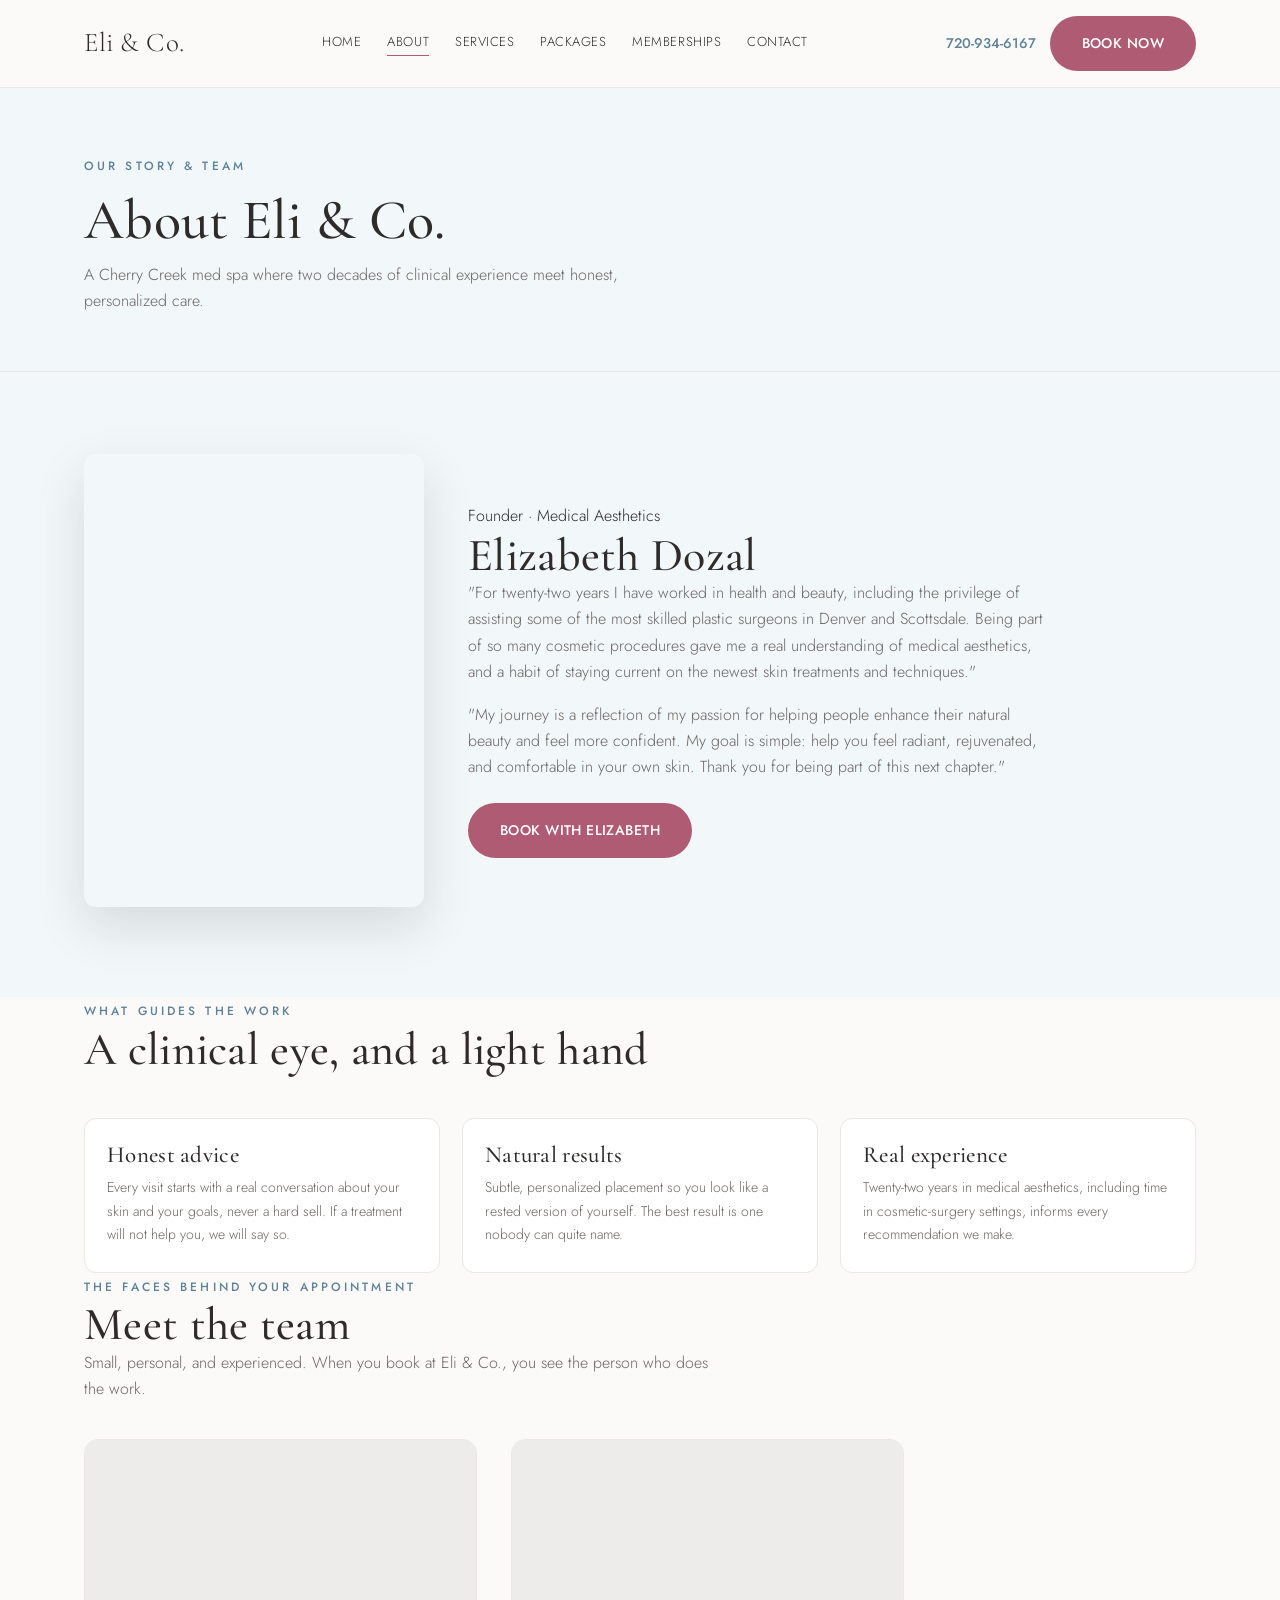
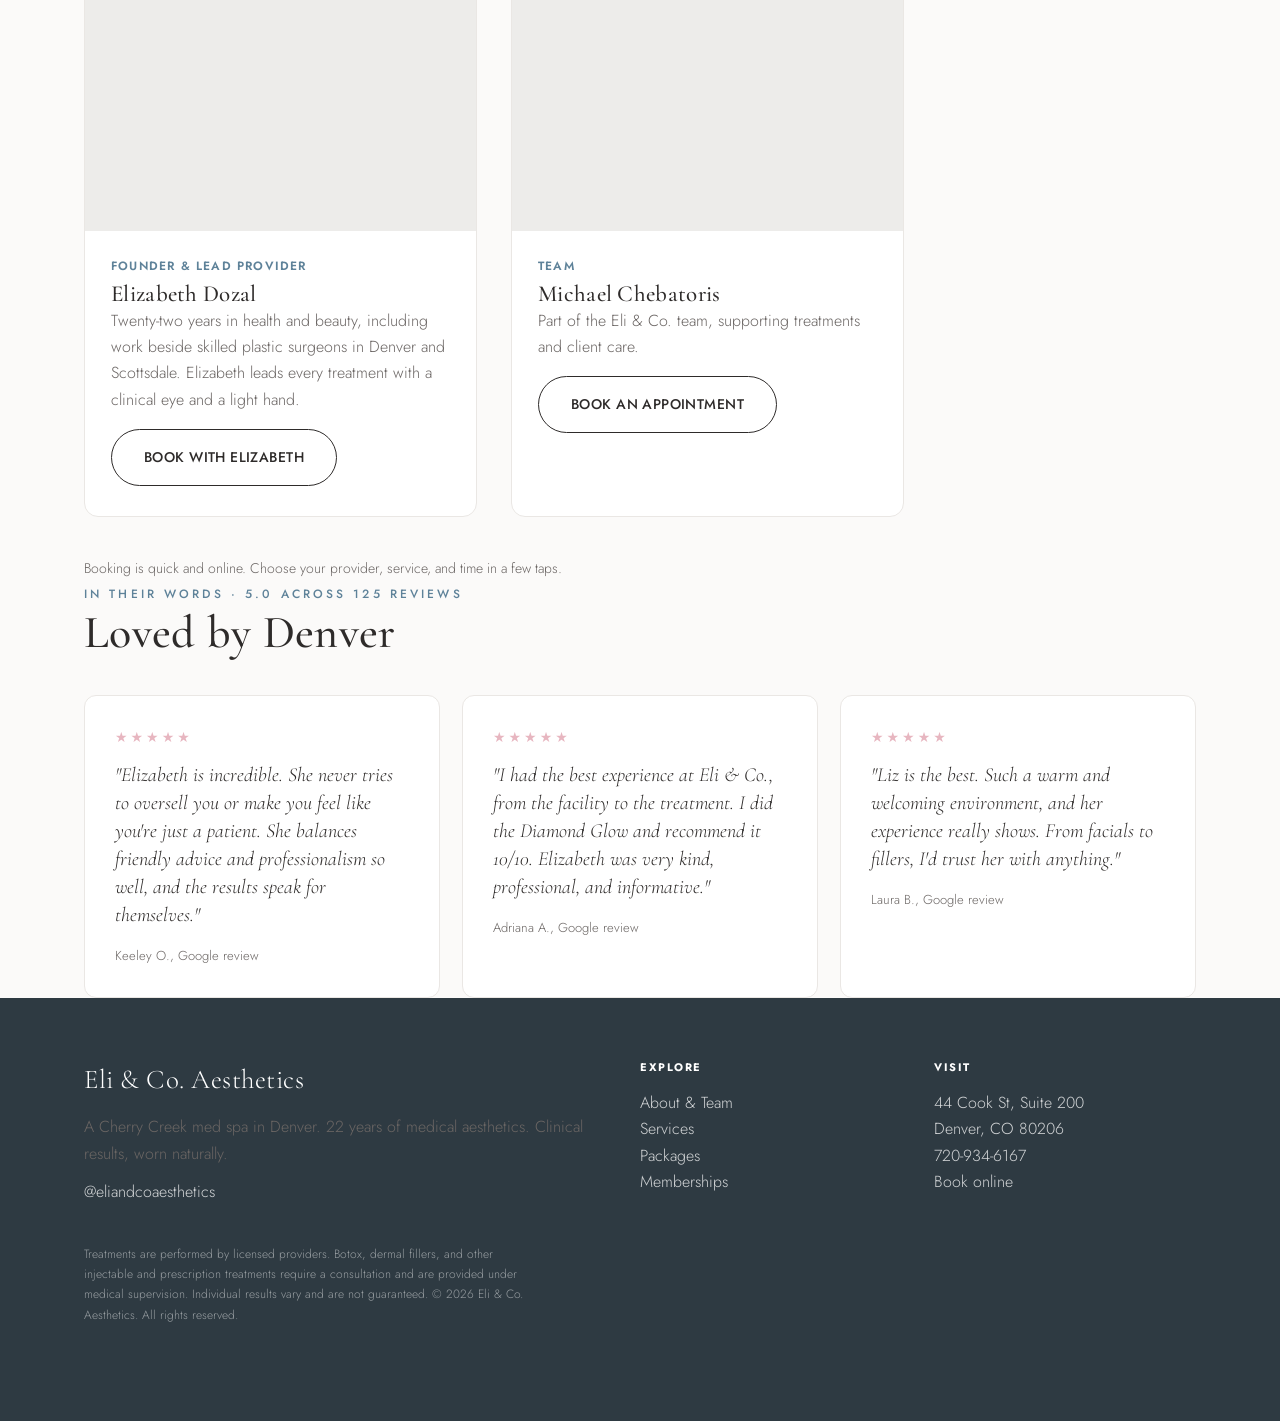
==== about.html @ 5f683bed "Merge Team into About page Combine the About and Team pages into a single About & Team page (founder" ====
<!DOCTYPE html>
<html lang="en">
<head>
<meta charset="UTF-8">
<meta name="viewport" content="width=device-width, initial-scale=1">
<title>About &amp; Team | Eli &amp; Co. Aesthetics, Denver</title>
<meta name="description" content="Meet Elizabeth Dozal and the team behind Eli & Co. Aesthetics in Cherry Creek, Denver. 22 years in medical aesthetics, including work beside plastic surgeons in Denver and Scottsdale. Rated 5.0 across 125 reviews.">
<link rel="preconnect" href="https://fonts.googleapis.com">
<link rel="preconnect" href="https://fonts.gstatic.com" crossorigin>
<link href="https://fonts.googleapis.com/css2?family=Cormorant+Garamond:wght@500;600&family=Jost:wght@300;400;500;600&display=swap" rel="stylesheet">
<link rel="stylesheet" href="styles.css">
</head>
<body>

<header>
  <div class="nav">
    <a class="logo" href="index.html">Eli &amp; Co.</a>
    <nav class="nav-links">
      <a href="index.html">Home</a>
      <a href="about.html" class="active">About</a>
      <a href="services.html">Services</a>
      <a href="packages.html">Packages</a>
      <a href="memberships.html">Memberships</a>
      <a href="contact.html">Contact</a>
    </nav>
    <div class="nav-cta">
      <a class="nav-phone" href="tel:7209346167">720-934-6167</a>
      <a class="btn" href="https://eliandco.glossgenius.com/book">Book now</a>
    </div>
  </div>
</header>

<div class="banner">
  <div class="wrap">
    <span class="eyebrow">Our story &amp; team</span>
    <h1>About Eli &amp; Co.</h1>
    <p>A Cherry Creek med spa where two decades of clinical experience meet honest, personalized care.</p>
  </div>
</div>

<section class="providers" style="padding-top:70px">
  <div class="wrap">
    <div class="prov-grid">
      <div class="prov"><div class="photo" role="img" aria-label="Elizabeth Dozal, founder of Eli & Co. Aesthetics" style="background-image:url('https://static.glossgenius.com/public/user/cad4db8eb97e4b6217426e4865df30348715fa6d/avatar/b46b44d9bea85fd88074a0e9d4646846.jpeg')"></div></div>
      <div>
        <div class="cred">Founder · Medical Aesthetics</div>
        <h2>Elizabeth Dozal</h2>
        <p>"For twenty-two years I have worked in health and beauty, including the privilege of assisting some of the most skilled plastic surgeons in Denver and Scottsdale. Being part of so many cosmetic procedures gave me a real understanding of medical aesthetics, and a habit of staying current on the newest skin treatments and techniques."</p>
        <p style="margin-top:16px">"My journey is a reflection of my passion for helping people enhance their natural beauty and feel more confident. My goal is simple: help you feel radiant, rejuvenated, and comfortable in your own skin. Thank you for being part of this next chapter."</p>
        <p style="margin-top:22px"><a class="btn" href="https://eliandco.glossgenius.com/book">Book with Elizabeth</a></p>
      </div>
    </div>
  </div>
</section>

<section class="wrap">
  <span class="eyebrow">What guides the work</span>
  <h2>A clinical eye, and a light hand</h2>
  <div class="grid" style="grid-template-columns:repeat(3,1fr)">
    <div class="card"><div class="body"><h3>Honest advice</h3><p>Every visit starts with a real conversation about your skin and your goals, never a hard sell. If a treatment will not help you, we will say so.</p></div></div>
    <div class="card"><div class="body"><h3>Natural results</h3><p>Subtle, personalized placement so you look like a rested version of yourself. The best result is one nobody can quite name.</p></div></div>
    <div class="card"><div class="body"><h3>Real experience</h3><p>Twenty-two years in medical aesthetics, including time in cosmetic-surgery settings, informs every recommendation we make.</p></div></div>
  </div>
</section>

<!-- TEAM -->
<section class="wrap" id="team">
  <span class="eyebrow">The faces behind your appointment</span>
  <h2>Meet the team</h2>
  <p style="max-width:640px;margin-bottom:36px">Small, personal, and experienced. When you book at Eli &amp; Co., you see the person who does the work.</p>
  <div class="team-grid">
    <div class="member-card">
      <div class="ph" role="img" aria-label="Elizabeth Dozal" style="background-image:url('https://static.glossgenius.com/public/user/cad4db8eb97e4b6217426e4865df30348715fa6d/avatar/b46b44d9bea85fd88074a0e9d4646846.jpeg')"></div>
      <div class="info">
        <div class="cred">Founder &amp; Lead Provider</div>
        <h3>Elizabeth Dozal</h3>
        <p>Twenty-two years in health and beauty, including work beside skilled plastic surgeons in Denver and Scottsdale. Elizabeth leads every treatment with a clinical eye and a light hand.</p>
        <p style="margin-top:16px"><a class="btn btn-ghost" href="https://eliandco.glossgenius.com/book">Book with Elizabeth</a></p>
      </div>
    </div>
    <div class="member-card">
      <div class="ph" role="img" aria-label="Michael Chebatoris"></div>
      <div class="info">
        <div class="cred">Team</div>
        <h3>Michael Chebatoris</h3>
        <p>Part of the Eli &amp; Co. team, supporting treatments and client care.</p>
        <p style="margin-top:16px"><a class="btn btn-ghost" href="https://eliandco.glossgenius.com/book">Book an appointment</a></p>
      </div>
    </div>
  </div>
  <p style="margin-top:40px;font-size:14px;color:var(--muted)">Booking is quick and online. Choose your provider, service, and time in a few taps.</p>
</section>

<section class="wrap">
  <span class="eyebrow">In their words · 5.0 across 125 reviews</span>
  <h2>Loved by Denver</h2>
  <div class="quotes">
    <div class="quote"><div class="stars">★★★★★</div><p>"Elizabeth is incredible. She never tries to oversell you or make you feel like you're just a patient. She balances friendly advice and professionalism so well, and the results speak for themselves."</p><div class="who">Keeley O., Google review</div></div>
    <div class="quote"><div class="stars">★★★★★</div><p>"I had the best experience at Eli &amp; Co., from the facility to the treatment. I did the Diamond Glow and recommend it 10/10. Elizabeth was very kind, professional, and informative."</p><div class="who">Adriana A., Google review</div></div>
    <div class="quote"><div class="stars">★★★★★</div><p>"Liz is the best. Such a warm and welcoming environment, and her experience really shows. From facials to fillers, I'd trust her with anything."</p><div class="who">Laura B., Google review</div></div>
  </div>
</section>

<footer>
  <div class="wrap">
    <div class="fcols">
      <div>
        <div class="logo" style="color:#fff">Eli &amp; Co. Aesthetics</div>
        <p style="margin-top:12px">A Cherry Creek med spa in Denver. 22 years of medical aesthetics. Clinical results, worn naturally.</p>
        <p style="margin-top:12px"><a href="https://www.instagram.com/eliandcoaesthetics">@eliandcoaesthetics</a></p>
      </div>
      <div><h4>Explore</h4><a href="about.html">About &amp; Team</a><br><a href="services.html">Services</a><br><a href="packages.html">Packages</a><br><a href="memberships.html">Memberships</a></div>
      <div><h4>Visit</h4>44 Cook St, Suite 200<br>Denver, CO 80206<br><a href="tel:7209346167">720-934-6167</a><br><a href="https://eliandco.glossgenius.com/book">Book online</a></div>
    </div>
    <p class="legal">
      Treatments are performed by licensed providers. Botox, dermal fillers, and other injectable and prescription treatments require a consultation and are provided under medical supervision.
      Individual results vary and are not guaranteed.
      © 2026 Eli &amp; Co. Aesthetics. All rights reserved.
    </p>
  </div>
</footer>

<div class="bookbar">
  <a class="call" href="tel:7209346167">Call</a>
  <a class="book" href="https://eliandco.glossgenius.com/book">Book</a>
</div>

</body>
</html>
---- styles.css ----
/* ===== Eli & Co. Aesthetics — shared design system ===== */
:root{
  --bg:#FBFAF9;
  --surface:#FFFFFF;
  --ink:#2E2B2A;
  --muted:#6B6664;
  --line:#EAE7E4;
  --grey:#EDECEA;
  --pink:#E7B6C0;
  --pink-tint:#FBF3F5;
  --accent:#B05B74;
  --blue:#CBDCE6;
  --blue-tint:#F2F7F9;
  --blue-deep:#5E8299;
  --ground:#2E3A42;
  --serif:'Cormorant Garamond',Georgia,serif;
  --sans:'Jost',system-ui,-apple-system,Arial,sans-serif;
  --max:1160px;
}
*{box-sizing:border-box;margin:0;padding:0}
html{scroll-behavior:smooth}
body{font-family:var(--sans);color:var(--ink);background:var(--bg);line-height:1.65;font-weight:300;-webkit-font-smoothing:antialiased}
h1,h2,h3{font-family:var(--serif);font-weight:500;line-height:1.1;letter-spacing:.3px}
h1{font-size:clamp(42px,6.4vw,68px)}
h2{font-size:clamp(30px,4.2vw,46px)}
h3{font-size:23px}
p{color:var(--muted);max-width:64ch}
a{color:inherit;text-decoration:none}
.wrap{max-width:var(--max);margin:0 auto;padding:0 24px}
.eyebrow{font-size:12px;letter-spacing:.26em;text-transform:uppercase;color:var(--blue-deep);font-weight:500}
.btn{display:inline-block;background:var(--accent);color:#fff;padding:16px 32px;border-radius:40px;font-weight:500;letter-spacing:.03em;font-size:14px;text-transform:uppercase;transition:filter .2s,transform .2s;cursor:pointer;border:0}
.btn:hover{filter:brightness(1.07);transform:translateY(-1px)}
.btn-ghost{background:transparent;border:1px solid var(--ink);color:var(--ink)}
section{padding:90px 0}
.center{text-align:center}
.lead{font-size:18px;max-width:70ch}

/* ---- Header ---- */
header{position:sticky;top:0;z-index:50;background:rgba(251,250,249,.92);backdrop-filter:blur(10px);border-bottom:1px solid var(--line)}
.nav{display:flex;align-items:center;justify-content:space-between;padding:16px 24px;max-width:var(--max);margin:0 auto}
.logo{font-family:var(--serif);font-size:27px;letter-spacing:.5px}
.nav-links{display:flex;gap:26px;font-size:13px;letter-spacing:.04em;text-transform:uppercase}
.nav-links a{color:var(--ink);padding-bottom:2px}
.nav-links a.active{border-bottom:1.5px solid var(--accent)}
.nav-cta{display:flex;gap:14px;align-items:center}
.nav-phone{font-size:14px;color:var(--blue-deep);font-weight:500}
@media(max-width:980px){.nav-links{display:none}.nav-phone{display:none}}

/* ---- Page banner (subpages) ---- */
.banner{background:var(--blue-tint);padding:64px 0 56px;border-bottom:1px solid var(--line)}
.banner h1{font-size:clamp(38px,5.2vw,56px);margin:12px 0 10px}
.banner p{max-width:60ch}

/* ---- Hero (home) ---- */
.hero{padding:0}
.hero-grid{display:grid;grid-template-columns:1.02fr .98fr;min-height:min(82vh,720px)}
.hero-copy{display:flex;flex-direction:column;justify-content:center;padding:64px 24px 64px max(24px,calc((100vw - var(--max))/2 + 24px));background:var(--surface)}
.hero-copy h1{margin:16px 0 20px}
.hero-copy .proof{font-size:17px;color:var(--ink);margin-bottom:30px;font-weight:300}
.hero-cta{display:flex;gap:14px;flex-wrap:wrap}
.hero-media{background-image:url('https://static.glossgenius.com/public/salon/f2cbe6f654491d42d3233162bb1e9f68e62f4ba9/website_cover_image/306e8db8cefa79e73a8473f86044be1e.jpeg');background-size:cover;background-position:center;position:relative}
.hero-media::after{content:"";position:absolute;inset:0;background:linear-gradient(120deg,rgba(231,182,192,.12),rgba(203,220,230,.12))}
@media(max-width:880px){.hero-grid{grid-template-columns:1fr}.hero-media{min-height:320px;order:-1}}

/* ---- Trust strip ---- */
.trust{background:var(--ground);color:#fff;padding:28px 0}
.trust .row{display:flex;justify-content:center;gap:52px;flex-wrap:wrap;align-items:center;text-align:center}
.trust .stat{font-size:13px;letter-spacing:.04em;color:rgba(255,255,255,.75)}
.trust .stat b{font-family:var(--serif);font-size:27px;display:block;color:#fff;font-weight:500;margin-bottom:2px}

/* ---- Card grid ---- */
.grid{display:grid;grid-template-columns:repeat(4,1fr);gap:22px;margin-top:44px}
@media(max-width:900px){.grid{grid-template-columns:repeat(2,1fr)}}
@media(max-width:520px){.grid{grid-template-columns:1fr}}
.card{background:var(--surface);border:1px solid var(--line);border-radius:12px;overflow:hidden;transition:transform .22s,box-shadow .22s;display:block}
.card:hover{transform:translateY(-5px);box-shadow:0 22px 46px rgba(94,130,153,.14)}
.card .thumb{aspect-ratio:4/3;background-size:cover;background-position:center}
.card .body{padding:24px 22px 26px}
.card h3{margin-bottom:8px}
.card p{font-size:14px}
.card .more{color:var(--accent);font-size:12px;font-weight:600;letter-spacing:.04em;text-transform:uppercase;margin-top:14px;display:inline-block}

/* ---- Split feature ---- */
.split{display:grid;grid-template-columns:1fr 1fr;gap:0;align-items:stretch;background:var(--surface);border-radius:16px;overflow:hidden;border:1px solid var(--line)}
@media(max-width:820px){.split{grid-template-columns:1fr}}
.split .media{background-size:cover;background-position:center;min-height:420px}
.split .text{padding:56px 48px;display:flex;flex-direction:column;justify-content:center}
@media(max-width:820px){.split .text{padding:40px 28px}}

/* ---- Provider ---- */
.providers{background:var(--blue-tint)}
.prov-grid{display:grid;grid-template-columns:340px 1fr;gap:44px;margin-top:12px;align-items:center}
@media(max-width:820px){.prov-grid{grid-template-columns:1fr}}
.prov .photo{aspect-ratio:3/4;background-size:cover;background-position:center;border-radius:12px;box-shadow:0 20px 50px rgba(46,58,66,.14)}
.prov .cred{color:var(--blue-deep);font-size:12px;letter-spacing:.1em;text-transform:uppercase;font-weight:600;margin-bottom:8px}
.prov h2{margin-bottom:16px}

/* ---- Team ---- */
.team-grid{display:grid;grid-template-columns:repeat(2,1fr);gap:34px;margin-top:12px;max-width:820px}
@media(max-width:720px){.team-grid{grid-template-columns:1fr}}
.member-card{background:var(--surface);border:1px solid var(--line);border-radius:14px;overflow:hidden}
.member-card .ph{aspect-ratio:1/1;background:var(--grey);background-size:cover;background-position:center}
.member-card .info{padding:26px 26px 30px}
.member-card .cred{color:var(--blue-deep);font-size:12px;letter-spacing:.1em;text-transform:uppercase;font-weight:600;margin-bottom:6px}

/* ---- Gallery ---- */
.gal{display:grid;grid-template-columns:repeat(4,1fr);gap:14px;margin-top:38px}
@media(max-width:820px){.gal{grid-template-columns:repeat(2,1fr)}}
.gal .item{aspect-ratio:1/1;background-size:cover;background-position:center;border-radius:10px}

/* ---- Service menu ---- */
.svc-nav{display:flex;flex-wrap:wrap;gap:10px;margin-top:26px}
.svc-nav a{font-size:12.5px;letter-spacing:.04em;text-transform:uppercase;color:var(--ink);border:1px solid var(--line);background:var(--surface);padding:9px 16px;border-radius:40px}
.svc-nav a:hover{border-color:var(--accent);color:var(--accent)}
.svc-cat{margin-top:56px}
.svc-cat > h2{padding-bottom:12px;border-bottom:2px solid var(--pink);margin-bottom:8px}
.svc-list{display:grid;grid-template-columns:1fr 1fr;gap:0 56px}
@media(max-width:820px){.svc-list{grid-template-columns:1fr}}
.svc{display:flex;justify-content:space-between;gap:18px;padding:18px 0;border-bottom:1px solid var(--line);align-items:flex-start}
.svc .l{max-width:46ch}
.svc .name{font-size:16px;color:var(--ink);font-weight:400}
.svc .desc{font-size:13px;color:var(--muted);margin-top:4px;line-height:1.55}
.svc .meta{text-align:right;white-space:nowrap}
.svc .price{font-size:15px;color:var(--blue-deep);font-weight:600}
.svc .dur{display:block;font-size:12px;color:var(--muted);margin-top:2px}

/* ---- Price/pkg cards ---- */
.pkg-grid{display:grid;grid-template-columns:repeat(3,1fr);gap:22px;margin-top:40px}
@media(max-width:900px){.pkg-grid{grid-template-columns:repeat(2,1fr)}}
@media(max-width:600px){.pkg-grid{grid-template-columns:1fr}}
.pkg{background:var(--surface);border:1px solid var(--line);border-radius:14px;padding:30px 26px;display:flex;flex-direction:column}
.pkg h3{margin-bottom:6px}
.pkg .price{font-family:var(--serif);font-size:30px;color:var(--ink);margin:6px 0}
.pkg .save{display:inline-block;background:var(--pink-tint);color:var(--accent);font-size:12px;font-weight:600;padding:4px 12px;border-radius:40px;margin-bottom:14px}
.pkg p{font-size:14px;flex:1}
.pkg .btn{margin-top:20px;text-align:center}

/* ---- Membership ---- */
.member{background:linear-gradient(135deg,var(--pink),var(--blue));border-radius:18px;padding:64px 40px;text-align:center;position:relative;overflow:hidden}
.member h2{color:var(--ground)}.member p{color:var(--ground);opacity:.82;margin:16px auto 28px}
.member .eyebrow{color:var(--accent)}
.member .btn{background:var(--ground);color:#fff}

/* ---- Testimonials ---- */
.quotes{display:grid;grid-template-columns:repeat(3,1fr);gap:22px;margin-top:38px}
@media(max-width:820px){.quotes{grid-template-columns:1fr}}
.quote{background:var(--surface);border:1px solid var(--line);border-radius:12px;padding:30px}
.quote .stars{color:var(--pink);letter-spacing:3px;font-size:14px}
.quote p{font-family:var(--serif);font-style:italic;font-size:20px;line-height:1.4;color:var(--ink);margin-top:12px}
.quote .who{margin-top:16px;font-size:13px;color:var(--muted);font-family:var(--sans)}

/* ---- FAQ ---- */
.faqwrap{background:var(--pink-tint)}
.faq details{border-bottom:1px solid var(--line);padding:22px 0}
.faq summary{font-family:var(--serif);font-size:22px;cursor:pointer;list-style:none;display:flex;justify-content:space-between;color:var(--ink)}
.faq summary::-webkit-details-marker{display:none}
.faq summary::after{content:"+";color:var(--accent)}
.faq details[open] summary::after{content:"–"}
.faq p{margin-top:12px}

/* ---- Contact / location ---- */
.loc{display:grid;grid-template-columns:1fr 1fr;gap:40px;align-items:start}
@media(max-width:820px){.loc{grid-template-columns:1fr}}
.map{aspect-ratio:16/11;background:var(--grey);border-radius:14px;border:0;width:100%}
.cform{display:grid;gap:14px;max-width:520px}
.cform label{font-size:13px;letter-spacing:.03em;color:var(--muted)}
.cform input,.cform textarea{width:100%;padding:13px 14px;border:1px solid var(--line);border-radius:8px;font-family:var(--sans);font-size:15px;background:var(--surface);color:var(--ink)}
.cform textarea{min-height:130px;resize:vertical}
.hours{border-collapse:collapse;width:100%;max-width:360px;margin-top:10px}
.hours td{padding:9px 0;border-bottom:1px solid var(--line);font-size:15px}
.hours td:last-child{text-align:right;color:var(--muted)}

/* ---- Footer ---- */
footer{background:var(--ground);color:rgba(255,255,255,.78);padding:60px 0 96px}
footer a{color:rgba(255,255,255,.78)}
footer a:hover{color:#fff}
.fcols{display:grid;grid-template-columns:2fr 1fr 1fr;gap:32px}
@media(max-width:820px){.fcols{grid-template-columns:1fr}}
.fcols h4{font-family:var(--sans);text-transform:uppercase;letter-spacing:.14em;font-size:11px;color:#fff;margin-bottom:14px}
.legal{margin-top:38px;font-size:12px;color:rgba(255,255,255,.5);line-height:1.7}

/* ---- Sticky mobile book bar ---- */
.bookbar{position:fixed;bottom:0;left:0;right:0;z-index:60;display:none;background:var(--surface);border-top:1px solid var(--line);padding:10px 14px;gap:10px}
.bookbar a{flex:1;text-align:center;padding:14px;border-radius:40px;font-weight:600;font-size:14px;text-transform:uppercase;letter-spacing:.03em}
.bookbar .call{border:1px solid var(--ink);color:var(--ink)}
.bookbar .book{background:var(--accent);color:#fff}
@media(max-width:980px){.bookbar{display:flex}}
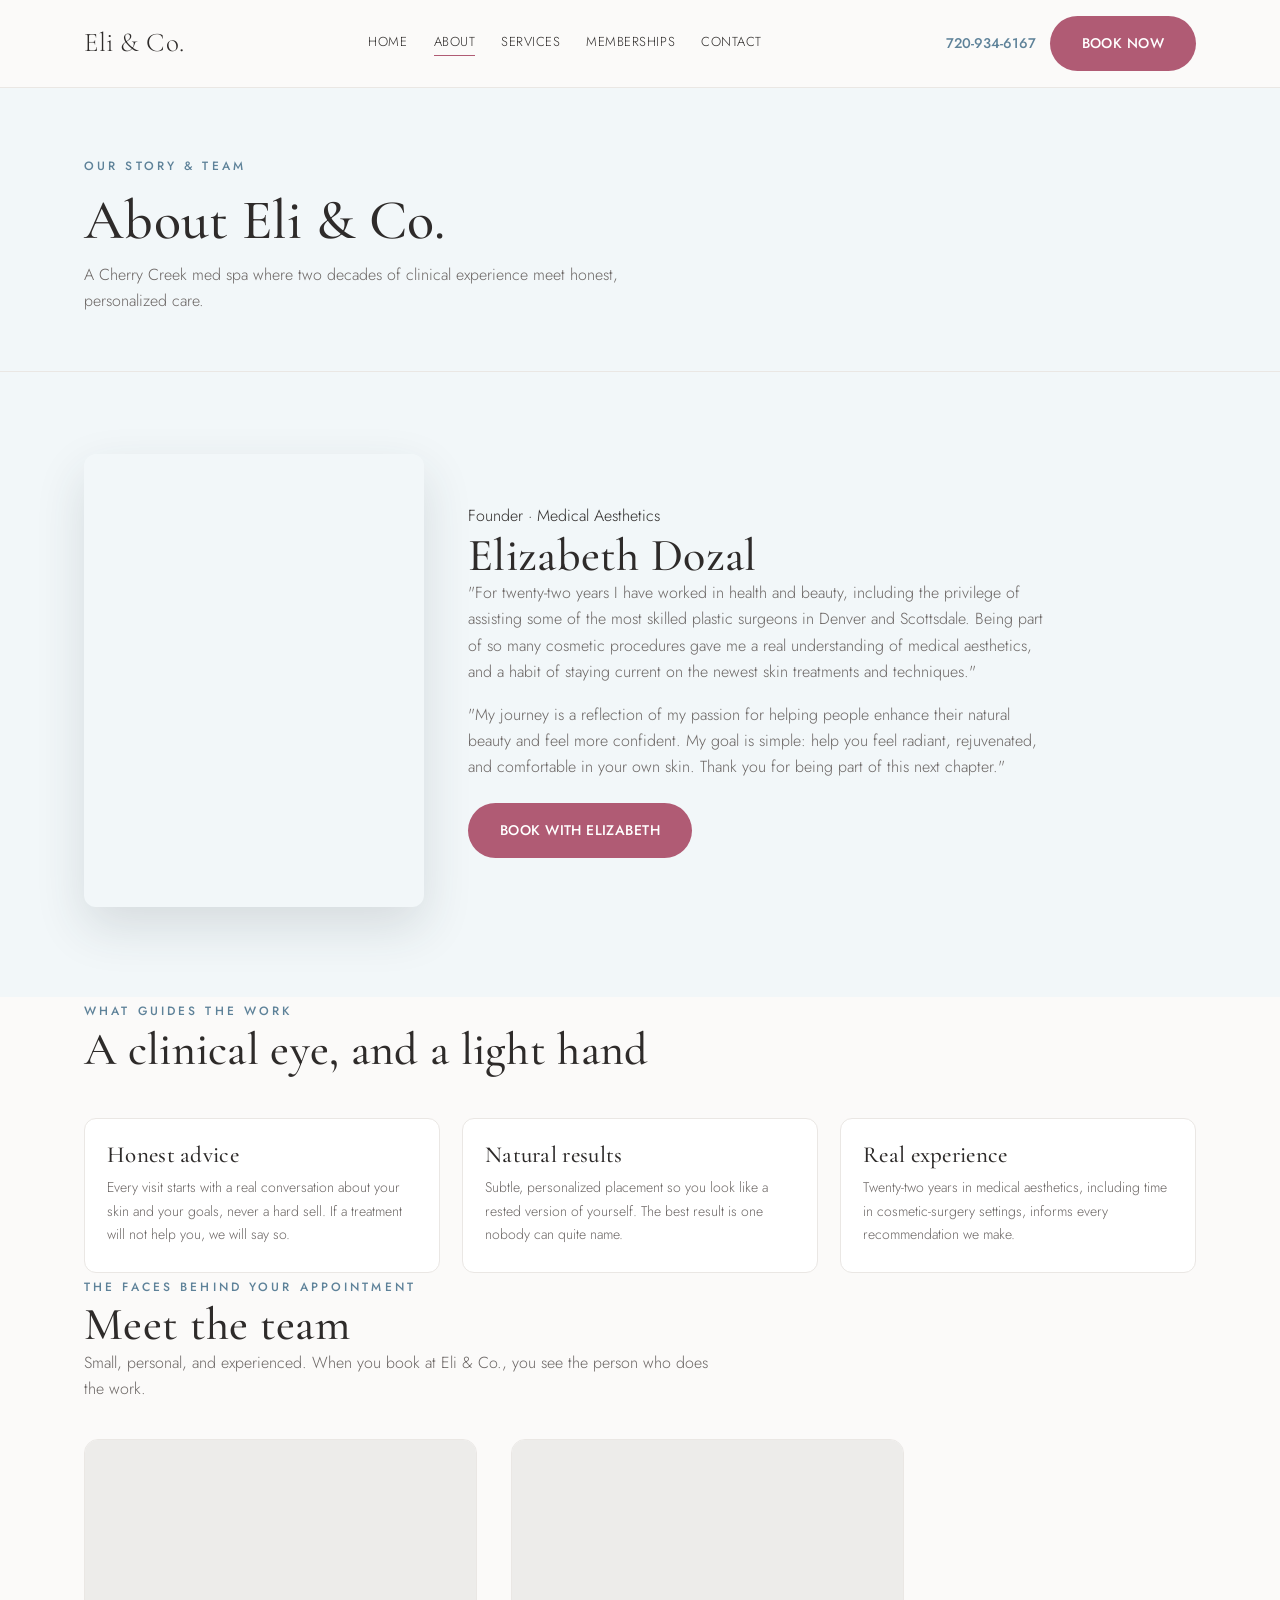
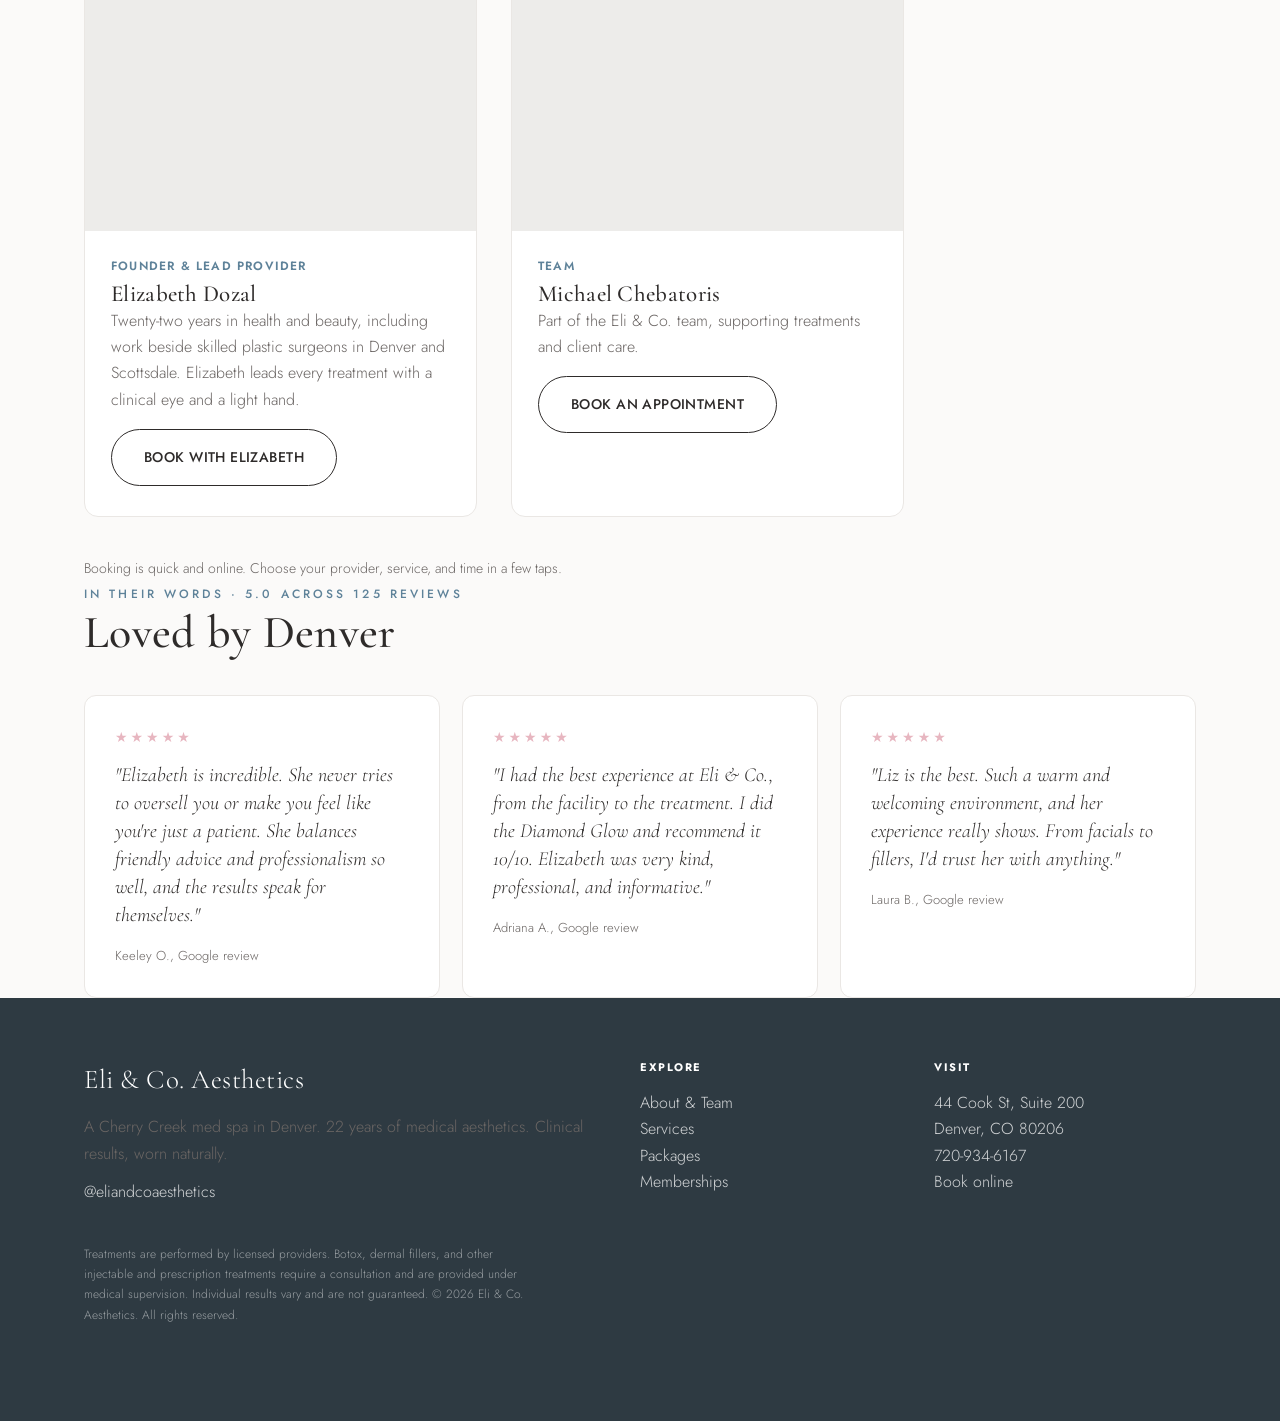
==== commit 60940ec0: "Merge Packages into Services page Fold the standalone Packages page into the Services page's #packag" ====
--- a/about.html
+++ b/about.html
@@ -19,7 +19,6 @@
       <a href="index.html">Home</a>
       <a href="about.html" class="active">About</a>
       <a href="services.html">Services</a>
-      <a href="packages.html">Packages</a>
       <a href="memberships.html">Memberships</a>
       <a href="contact.html">Contact</a>
     </nav>
@@ -109,7 +108,7 @@
         <p style="margin-top:12px">A Cherry Creek med spa in Denver. 22 years of medical aesthetics. Clinical results, worn naturally.</p>
         <p style="margin-top:12px"><a href="https://www.instagram.com/eliandcoaesthetics">@eliandcoaesthetics</a></p>
       </div>
-      <div><h4>Explore</h4><a href="about.html">About &amp; Team</a><br><a href="services.html">Services</a><br><a href="packages.html">Packages</a><br><a href="memberships.html">Memberships</a></div>
+      <div><h4>Explore</h4><a href="about.html">About &amp; Team</a><br><a href="services.html">Services</a><br><a href="services.html#packages">Packages</a><br><a href="memberships.html">Memberships</a></div>
       <div><h4>Visit</h4>44 Cook St, Suite 200<br>Denver, CO 80206<br><a href="tel:7209346167">720-934-6167</a><br><a href="https://eliandco.glossgenius.com/book">Book online</a></div>
     </div>
     <p class="legal">
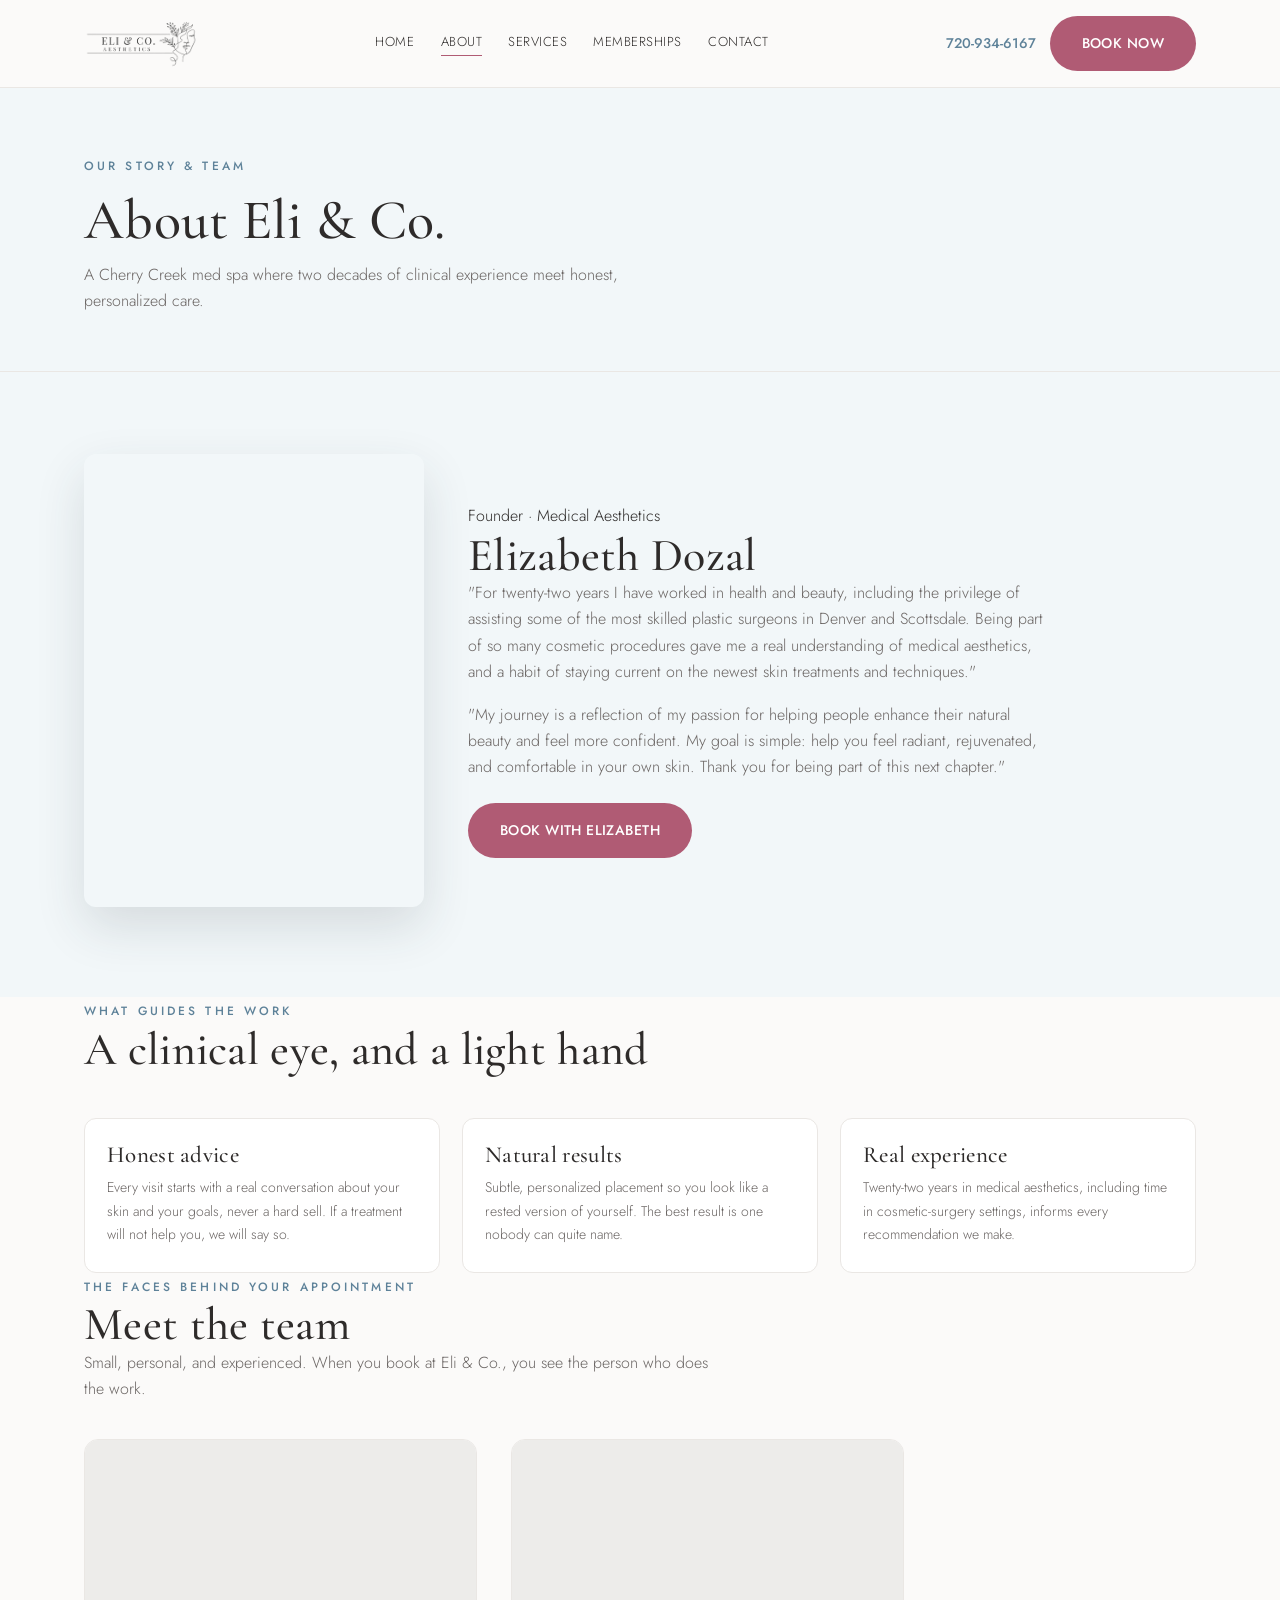
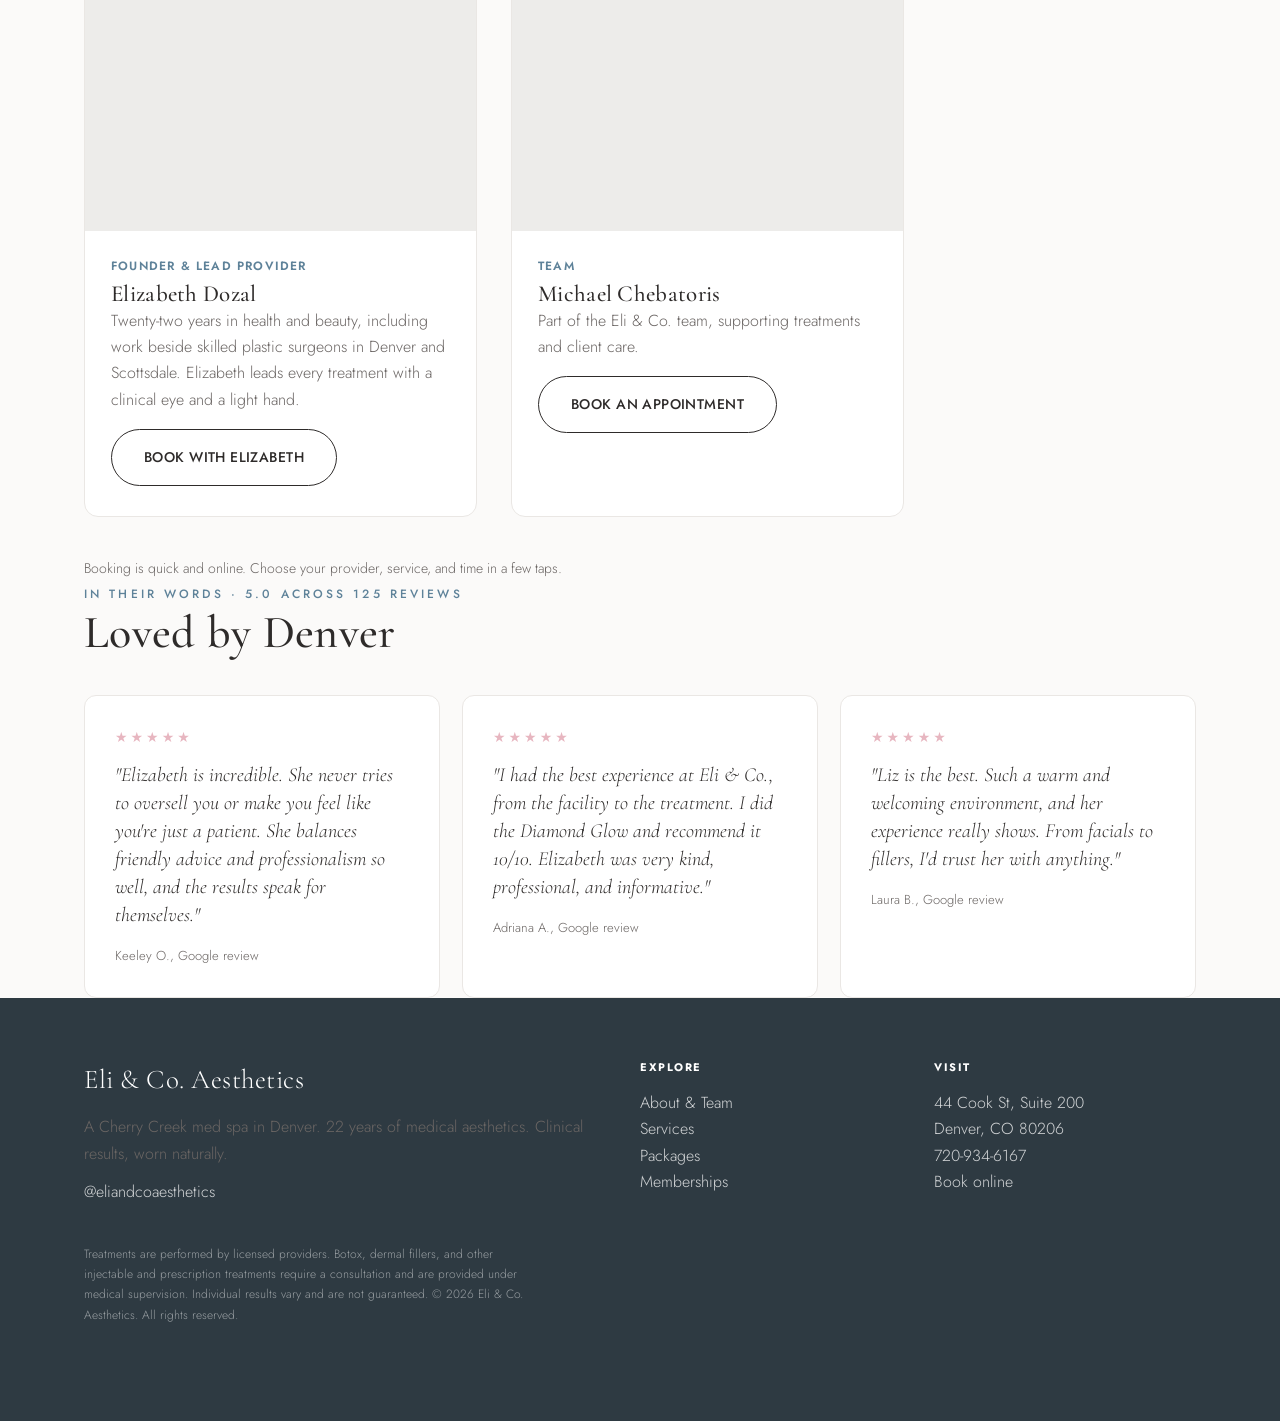
==== commit 2789a609: "Add Eli & Co. logo to header nav and favicon on all pages Process the hi-res logo into a transparent" ====
--- a/about.html
+++ b/about.html
@@ -8,13 +8,14 @@
 <link rel="preconnect" href="https://fonts.googleapis.com">
 <link rel="preconnect" href="https://fonts.gstatic.com" crossorigin>
 <link href="https://fonts.googleapis.com/css2?family=Cormorant+Garamond:wght@500;600&family=Jost:wght@300;400;500;600&display=swap" rel="stylesheet">
+<link rel="icon" type="image/png" href="favicon.png">
 <link rel="stylesheet" href="styles.css">
 </head>
 <body>
 
 <header>
   <div class="nav">
-    <a class="logo" href="index.html">Eli &amp; Co.</a>
+    <a class="logo" href="index.html" aria-label="Eli &amp; Co. Aesthetics — home"><img class="logo-img" src="logo.png" alt="Eli &amp; Co. Aesthetics"></a>
     <nav class="nav-links">
       <a href="index.html">Home</a>
       <a href="about.html" class="active">About</a>
@@ -24,7 +25,7 @@
     </nav>
     <div class="nav-cta">
       <a class="nav-phone" href="tel:7209346167">720-934-6167</a>
-      <a class="btn" href="https://eliandco.glossgenius.com/book">Book now</a>
+      <a class="btn" href="https://eliandco.glossgenius.com/services">Book now</a>
     </div>
   </div>
 </header>
@@ -46,7 +47,7 @@
         <h2>Elizabeth Dozal</h2>
         <p>"For twenty-two years I have worked in health and beauty, including the privilege of assisting some of the most skilled plastic surgeons in Denver and Scottsdale. Being part of so many cosmetic procedures gave me a real understanding of medical aesthetics, and a habit of staying current on the newest skin treatments and techniques."</p>
         <p style="margin-top:16px">"My journey is a reflection of my passion for helping people enhance their natural beauty and feel more confident. My goal is simple: help you feel radiant, rejuvenated, and comfortable in your own skin. Thank you for being part of this next chapter."</p>
-        <p style="margin-top:22px"><a class="btn" href="https://eliandco.glossgenius.com/book">Book with Elizabeth</a></p>
+        <p style="margin-top:22px"><a class="btn" href="https://eliandco.glossgenius.com/services">Book with Elizabeth</a></p>
       </div>
     </div>
   </div>
@@ -74,7 +75,7 @@
         <div class="cred">Founder &amp; Lead Provider</div>
         <h3>Elizabeth Dozal</h3>
         <p>Twenty-two years in health and beauty, including work beside skilled plastic surgeons in Denver and Scottsdale. Elizabeth leads every treatment with a clinical eye and a light hand.</p>
-        <p style="margin-top:16px"><a class="btn btn-ghost" href="https://eliandco.glossgenius.com/book">Book with Elizabeth</a></p>
+        <p style="margin-top:16px"><a class="btn btn-ghost" href="https://eliandco.glossgenius.com/services">Book with Elizabeth</a></p>
       </div>
     </div>
     <div class="member-card">
@@ -83,7 +84,7 @@
         <div class="cred">Team</div>
         <h3>Michael Chebatoris</h3>
         <p>Part of the Eli &amp; Co. team, supporting treatments and client care.</p>
-        <p style="margin-top:16px"><a class="btn btn-ghost" href="https://eliandco.glossgenius.com/book">Book an appointment</a></p>
+        <p style="margin-top:16px"><a class="btn btn-ghost" href="https://eliandco.glossgenius.com/services">Book an appointment</a></p>
       </div>
     </div>
   </div>
@@ -109,7 +110,7 @@
         <p style="margin-top:12px"><a href="https://www.instagram.com/eliandcoaesthetics">@eliandcoaesthetics</a></p>
       </div>
       <div><h4>Explore</h4><a href="about.html">About &amp; Team</a><br><a href="services.html">Services</a><br><a href="services.html#packages">Packages</a><br><a href="memberships.html">Memberships</a></div>
-      <div><h4>Visit</h4>44 Cook St, Suite 200<br>Denver, CO 80206<br><a href="tel:7209346167">720-934-6167</a><br><a href="https://eliandco.glossgenius.com/book">Book online</a></div>
+      <div><h4>Visit</h4>44 Cook St, Suite 200<br>Denver, CO 80206<br><a href="tel:7209346167">720-934-6167</a><br><a href="https://eliandco.glossgenius.com/services">Book online</a></div>
     </div>
     <p class="legal">
       Treatments are performed by licensed providers. Botox, dermal fillers, and other injectable and prescription treatments require a consultation and are provided under medical supervision.
@@ -121,7 +122,7 @@
 
 <div class="bookbar">
   <a class="call" href="tel:7209346167">Call</a>
-  <a class="book" href="https://eliandco.glossgenius.com/book">Book</a>
+  <a class="book" href="https://eliandco.glossgenius.com/services">Book</a>
 </div>
 
 </body>
--- a/styles.css
+++ b/styles.css
@@ -39,6 +39,9 @@
 header{position:sticky;top:0;z-index:50;background:rgba(251,250,249,.92);backdrop-filter:blur(10px);border-bottom:1px solid var(--line)}
 .nav{display:flex;align-items:center;justify-content:space-between;padding:16px 24px;max-width:var(--max);margin:0 auto}
 .logo{font-family:var(--serif);font-size:27px;letter-spacing:.5px}
+header .logo{display:inline-flex;align-items:center;line-height:0}
+.logo-img{height:50px;width:auto;display:block}
+@media(max-width:600px){.logo-img{height:40px}}
 .nav-links{display:flex;gap:26px;font-size:13px;letter-spacing:.04em;text-transform:uppercase}
 .nav-links a{color:var(--ink);padding-bottom:2px}
 .nav-links a.active{border-bottom:1.5px solid var(--accent)}
@@ -58,7 +61,7 @@
 .hero-copy h1{margin:16px 0 20px}
 .hero-copy .proof{font-size:17px;color:var(--ink);margin-bottom:30px;font-weight:300}
 .hero-cta{display:flex;gap:14px;flex-wrap:wrap}
-.hero-media{background-image:url('https://static.glossgenius.com/public/salon/f2cbe6f654491d42d3233162bb1e9f68e62f4ba9/website_cover_image/306e8db8cefa79e73a8473f86044be1e.jpeg');background-size:cover;background-position:center;position:relative}
+.hero-media{background-image:url('landing-hero.jpg');background-size:cover;background-position:center;position:relative}
 .hero-media::after{content:"";position:absolute;inset:0;background:linear-gradient(120deg,rgba(231,182,192,.12),rgba(203,220,230,.12))}
 @media(max-width:880px){.hero-grid{grid-template-columns:1fr}.hero-media{min-height:320px;order:-1}}
 
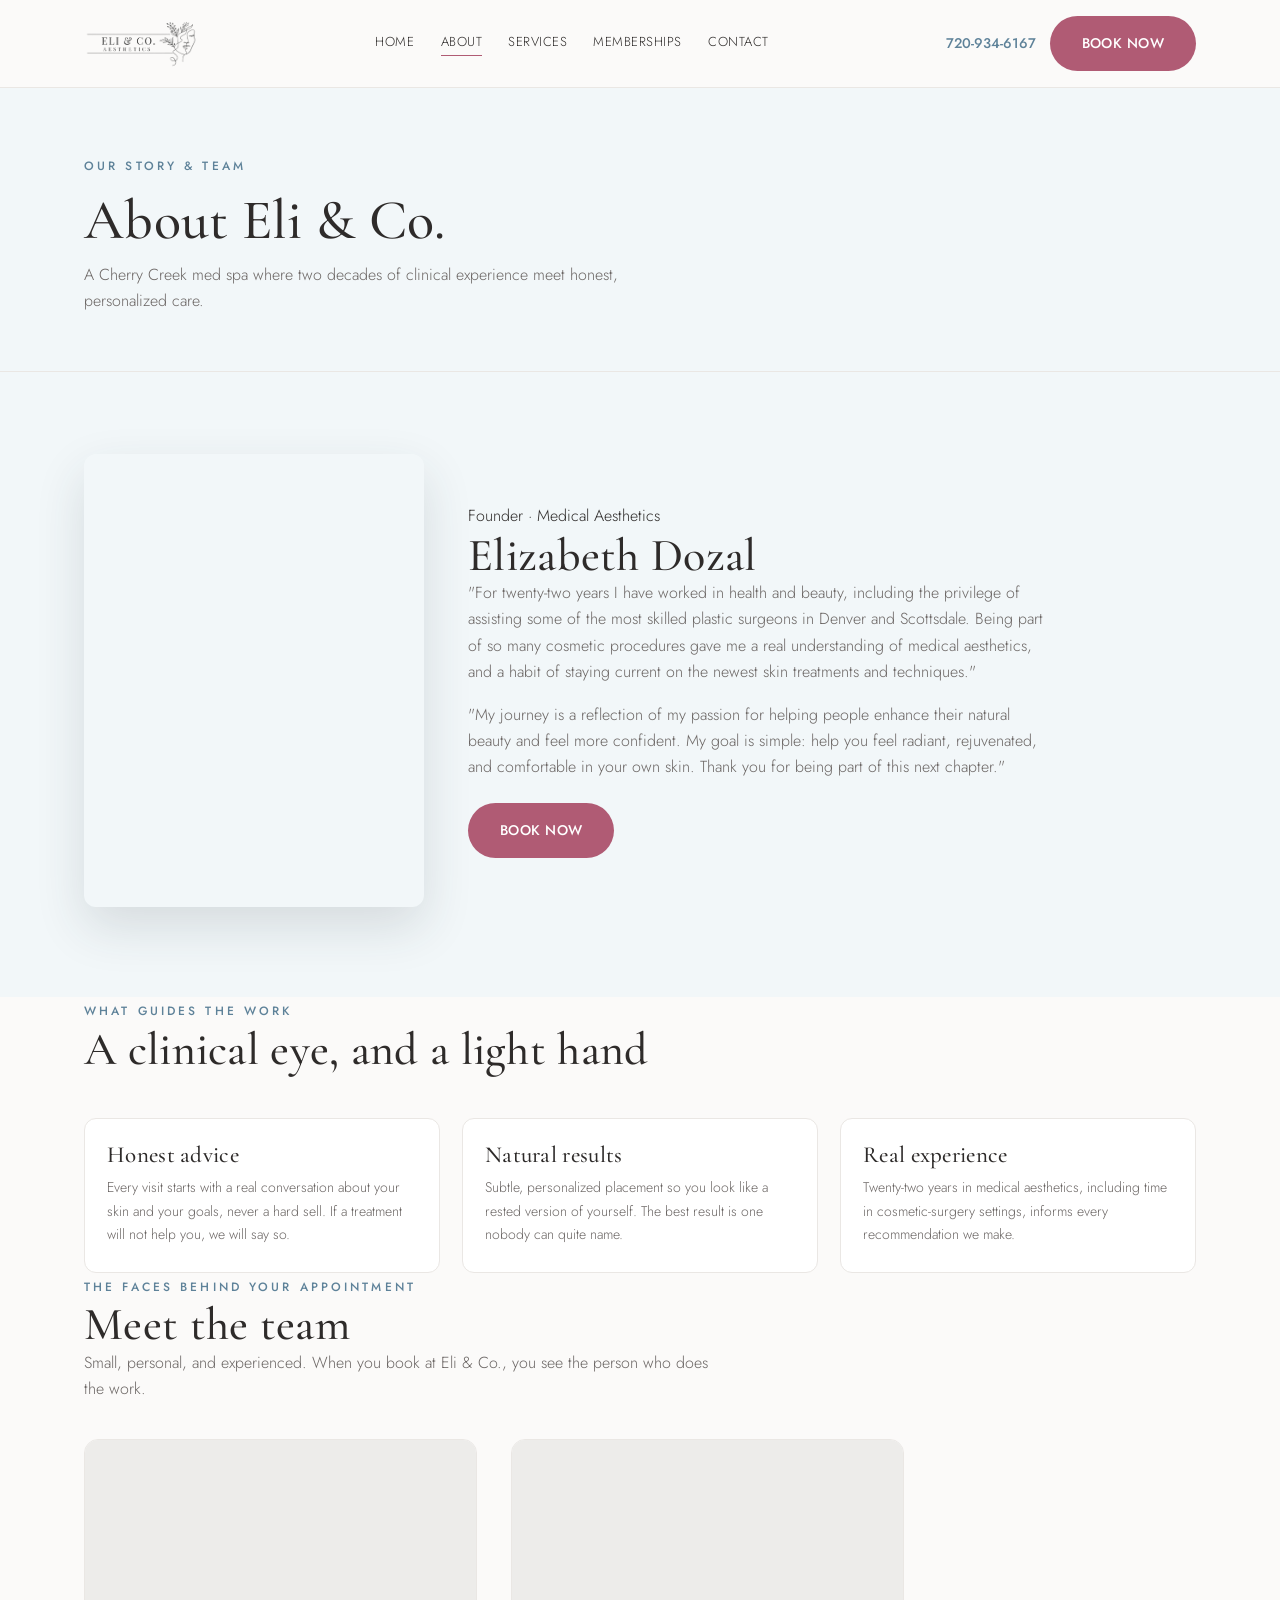
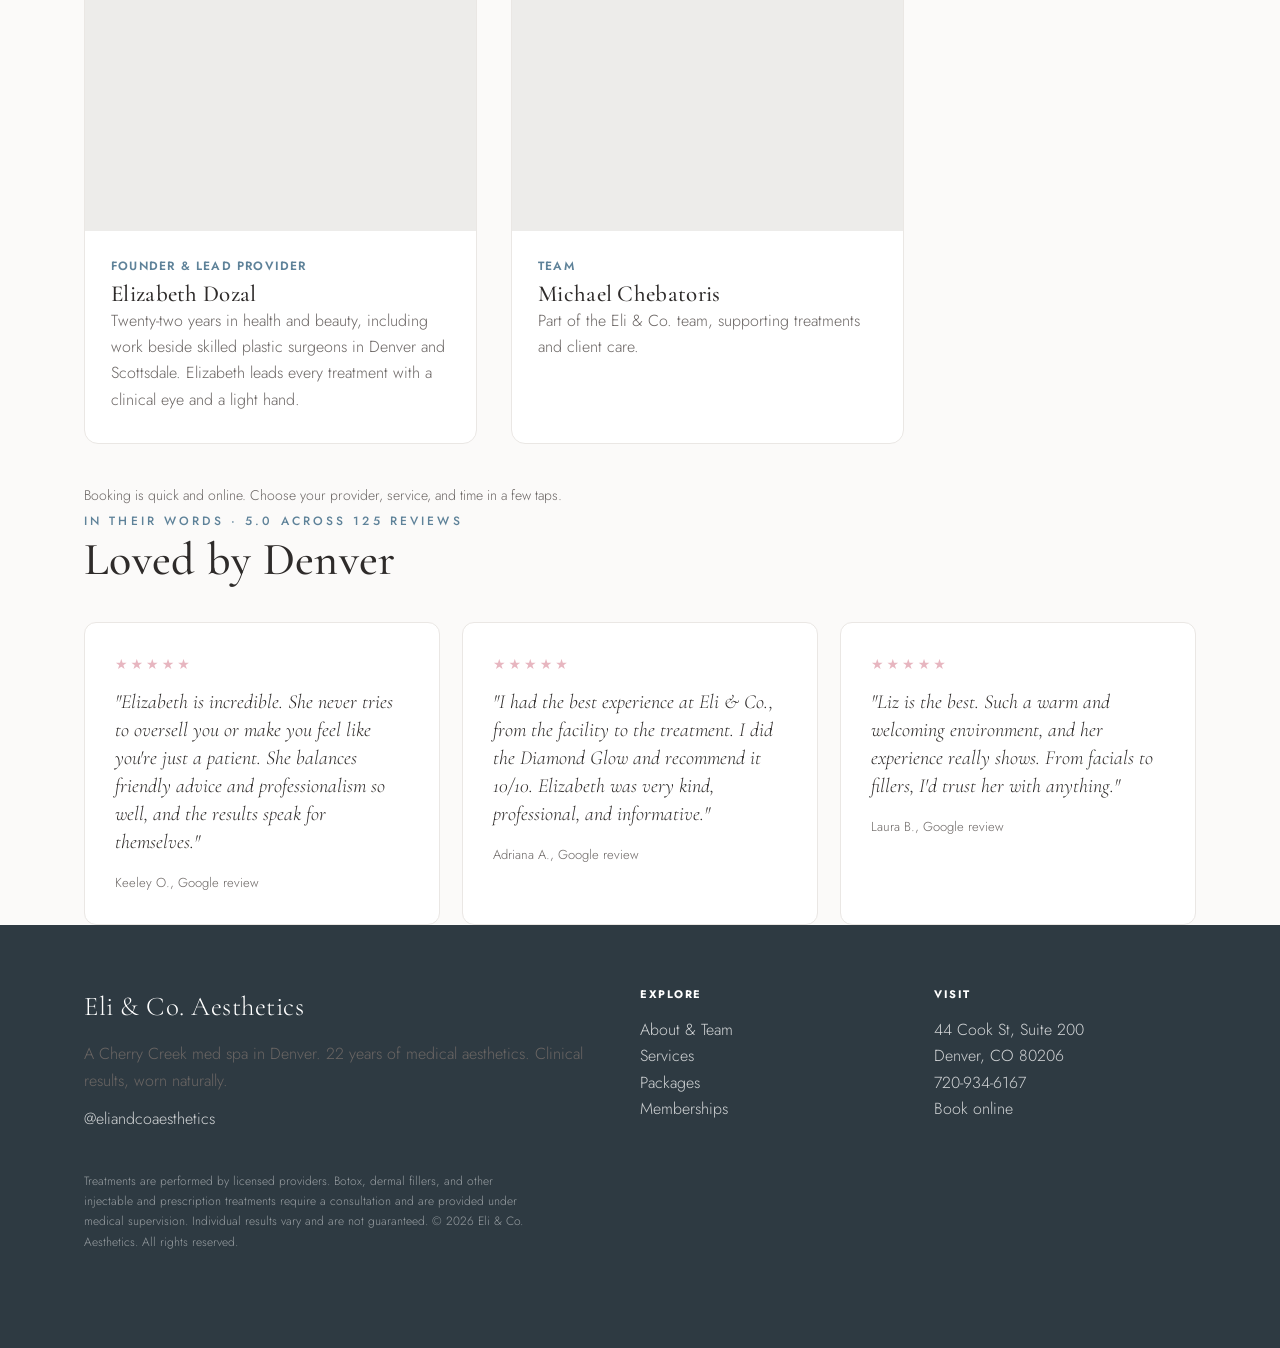
==== commit 8e68b9ee: "Simplify About page CTAs to a single Book now Remove per-person booking buttons from team cards; rel" ====
--- a/about.html
+++ b/about.html
@@ -47,7 +47,7 @@
         <h2>Elizabeth Dozal</h2>
         <p>"For twenty-two years I have worked in health and beauty, including the privilege of assisting some of the most skilled plastic surgeons in Denver and Scottsdale. Being part of so many cosmetic procedures gave me a real understanding of medical aesthetics, and a habit of staying current on the newest skin treatments and techniques."</p>
         <p style="margin-top:16px">"My journey is a reflection of my passion for helping people enhance their natural beauty and feel more confident. My goal is simple: help you feel radiant, rejuvenated, and comfortable in your own skin. Thank you for being part of this next chapter."</p>
-        <p style="margin-top:22px"><a class="btn" href="https://eliandco.glossgenius.com/services">Book with Elizabeth</a></p>
+        <p style="margin-top:22px"><a class="btn" href="https://eliandco.glossgenius.com/services">Book now</a></p>
       </div>
     </div>
   </div>
@@ -75,7 +75,6 @@
         <div class="cred">Founder &amp; Lead Provider</div>
         <h3>Elizabeth Dozal</h3>
         <p>Twenty-two years in health and beauty, including work beside skilled plastic surgeons in Denver and Scottsdale. Elizabeth leads every treatment with a clinical eye and a light hand.</p>
-        <p style="margin-top:16px"><a class="btn btn-ghost" href="https://eliandco.glossgenius.com/services">Book with Elizabeth</a></p>
       </div>
     </div>
     <div class="member-card">
@@ -84,7 +83,6 @@
         <div class="cred">Team</div>
         <h3>Michael Chebatoris</h3>
         <p>Part of the Eli &amp; Co. team, supporting treatments and client care.</p>
-        <p style="margin-top:16px"><a class="btn btn-ghost" href="https://eliandco.glossgenius.com/services">Book an appointment</a></p>
       </div>
     </div>
   </div>
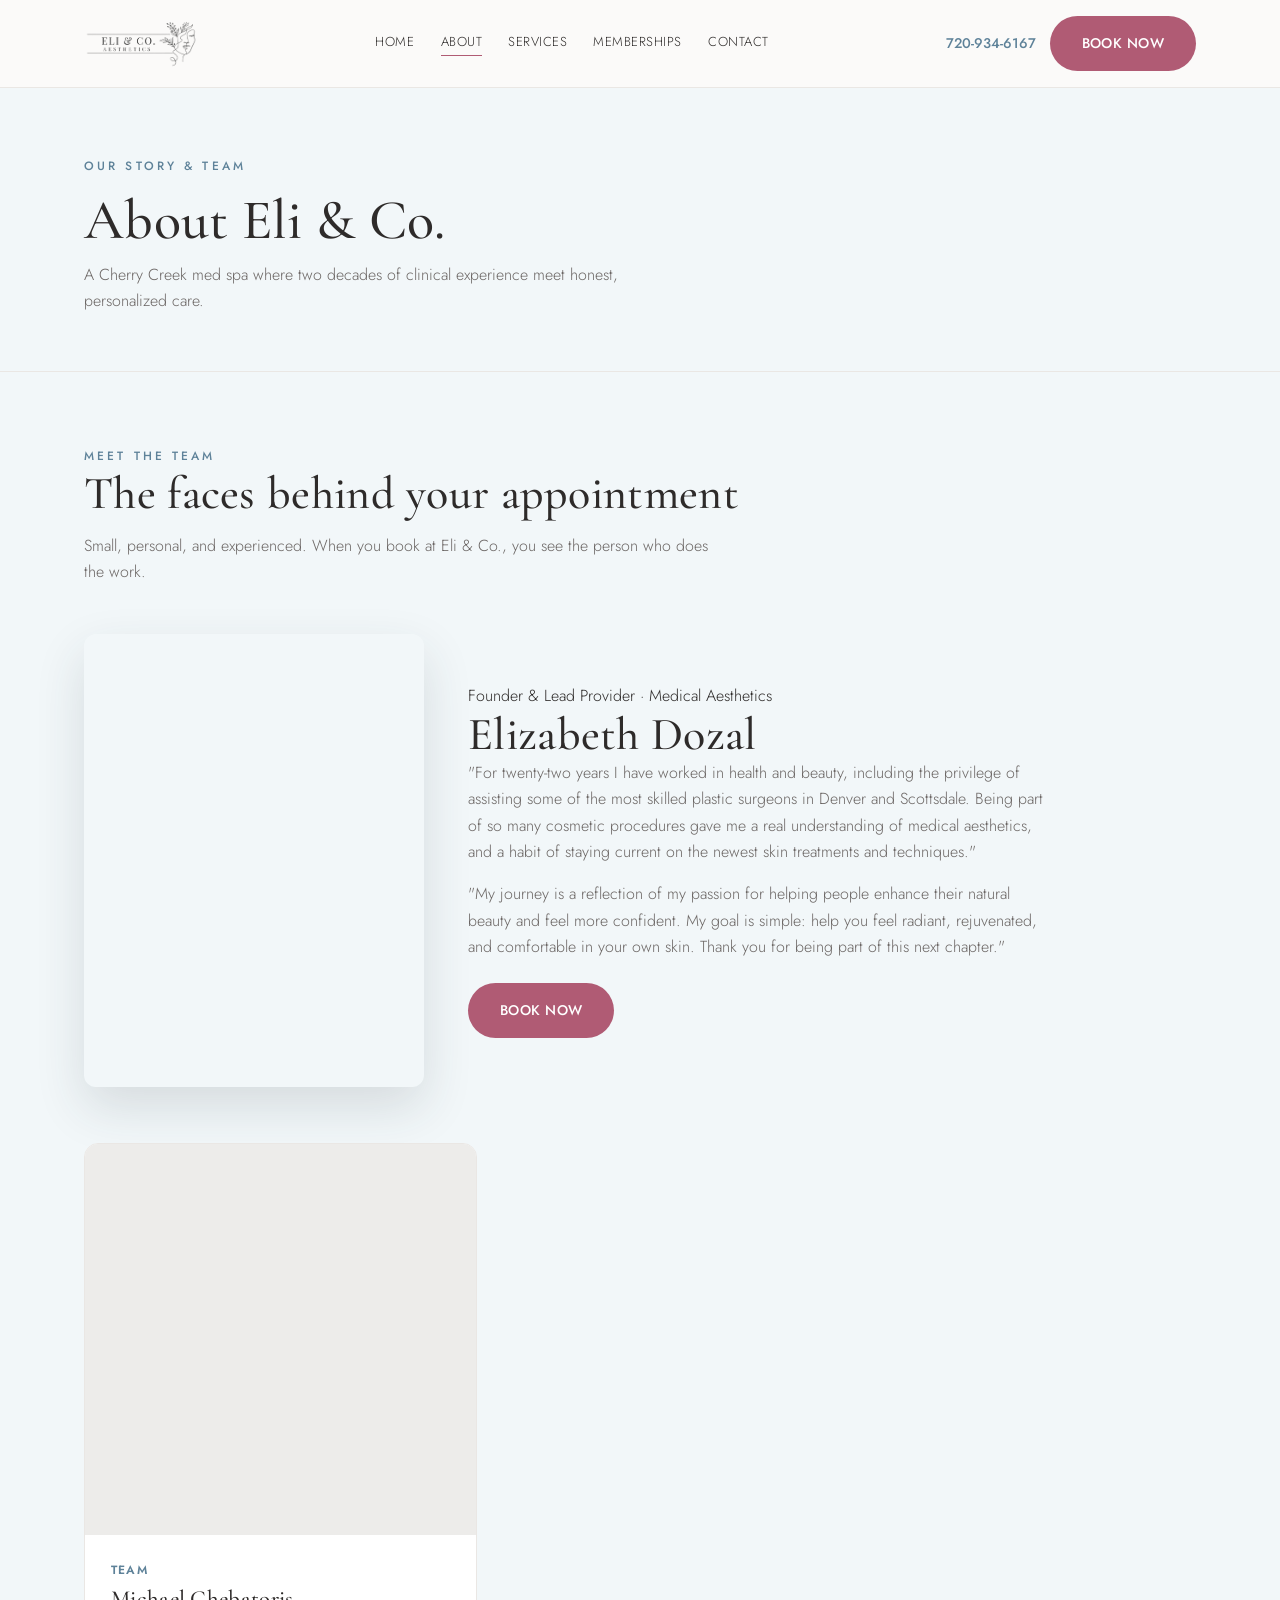
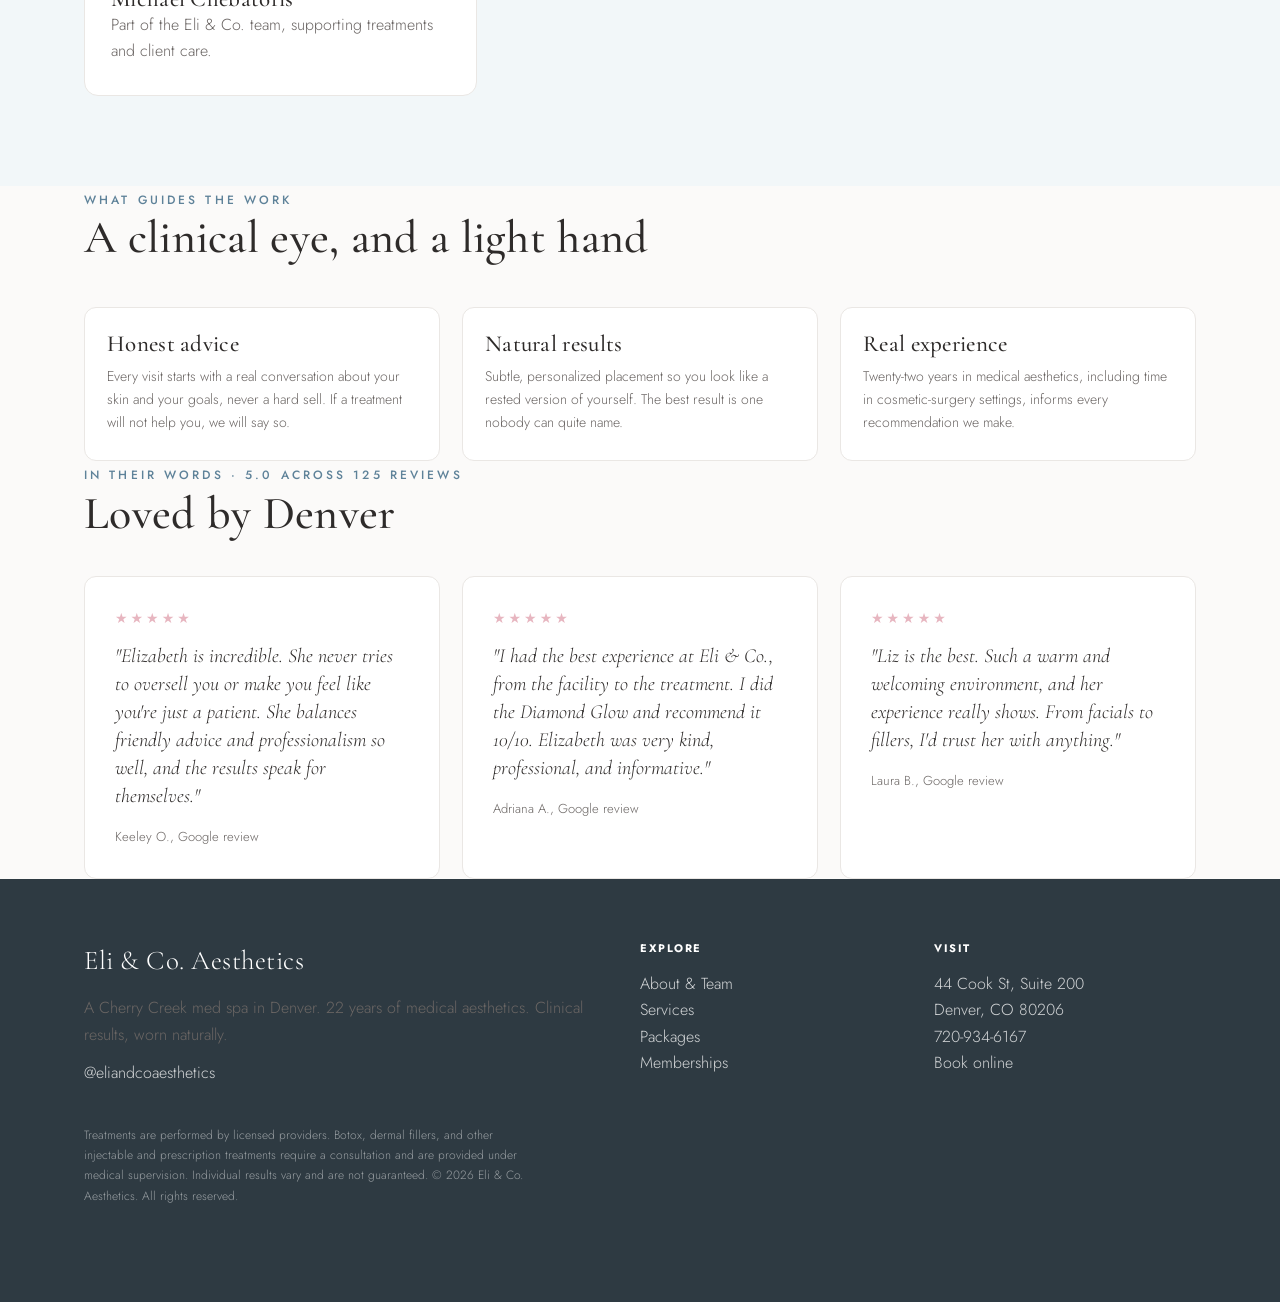
==== commit 1f09fa7f: "Merge founder and team sections on About page Feature Elizabeth once as founder within a single Meet" ====
--- a/about.html
+++ b/about.html
@@ -38,16 +38,30 @@
   </div>
 </div>
 
-<section class="providers" style="padding-top:70px">
+<!-- MEET THE TEAM -->
+<section class="providers" style="padding-top:70px" id="team">
   <div class="wrap">
+    <span class="eyebrow">Meet the team</span>
+    <h2 style="margin-bottom:14px">The faces behind your appointment</h2>
+    <p style="max-width:640px;margin-bottom:48px">Small, personal, and experienced. When you book at Eli &amp; Co., you see the person who does the work.</p>
     <div class="prov-grid">
       <div class="prov"><div class="photo" role="img" aria-label="Elizabeth Dozal, founder of Eli & Co. Aesthetics" style="background-image:url('https://static.glossgenius.com/public/user/cad4db8eb97e4b6217426e4865df30348715fa6d/avatar/b46b44d9bea85fd88074a0e9d4646846.jpeg')"></div></div>
       <div>
-        <div class="cred">Founder · Medical Aesthetics</div>
+        <div class="cred">Founder &amp; Lead Provider · Medical Aesthetics</div>
         <h2>Elizabeth Dozal</h2>
         <p>"For twenty-two years I have worked in health and beauty, including the privilege of assisting some of the most skilled plastic surgeons in Denver and Scottsdale. Being part of so many cosmetic procedures gave me a real understanding of medical aesthetics, and a habit of staying current on the newest skin treatments and techniques."</p>
         <p style="margin-top:16px">"My journey is a reflection of my passion for helping people enhance their natural beauty and feel more confident. My goal is simple: help you feel radiant, rejuvenated, and comfortable in your own skin. Thank you for being part of this next chapter."</p>
         <p style="margin-top:22px"><a class="btn" href="https://eliandco.glossgenius.com/services">Book now</a></p>
+      </div>
+    </div>
+    <div class="team-grid" style="margin-top:56px">
+      <div class="member-card">
+        <div class="ph" role="img" aria-label="Michael Chebatoris"></div>
+        <div class="info">
+          <div class="cred">Team</div>
+          <h3>Michael Chebatoris</h3>
+          <p>Part of the Eli &amp; Co. team, supporting treatments and client care.</p>
+        </div>
       </div>
     </div>
   </div>
@@ -63,31 +77,6 @@
   </div>
 </section>
 
-<!-- TEAM -->
-<section class="wrap" id="team">
-  <span class="eyebrow">The faces behind your appointment</span>
-  <h2>Meet the team</h2>
-  <p style="max-width:640px;margin-bottom:36px">Small, personal, and experienced. When you book at Eli &amp; Co., you see the person who does the work.</p>
-  <div class="team-grid">
-    <div class="member-card">
-      <div class="ph" role="img" aria-label="Elizabeth Dozal" style="background-image:url('https://static.glossgenius.com/public/user/cad4db8eb97e4b6217426e4865df30348715fa6d/avatar/b46b44d9bea85fd88074a0e9d4646846.jpeg')"></div>
-      <div class="info">
-        <div class="cred">Founder &amp; Lead Provider</div>
-        <h3>Elizabeth Dozal</h3>
-        <p>Twenty-two years in health and beauty, including work beside skilled plastic surgeons in Denver and Scottsdale. Elizabeth leads every treatment with a clinical eye and a light hand.</p>
-      </div>
-    </div>
-    <div class="member-card">
-      <div class="ph" role="img" aria-label="Michael Chebatoris"></div>
-      <div class="info">
-        <div class="cred">Team</div>
-        <h3>Michael Chebatoris</h3>
-        <p>Part of the Eli &amp; Co. team, supporting treatments and client care.</p>
-      </div>
-    </div>
-  </div>
-  <p style="margin-top:40px;font-size:14px;color:var(--muted)">Booking is quick and online. Choose your provider, service, and time in a few taps.</p>
-</section>
 
 <section class="wrap">
   <span class="eyebrow">In their words · 5.0 across 125 reviews</span>
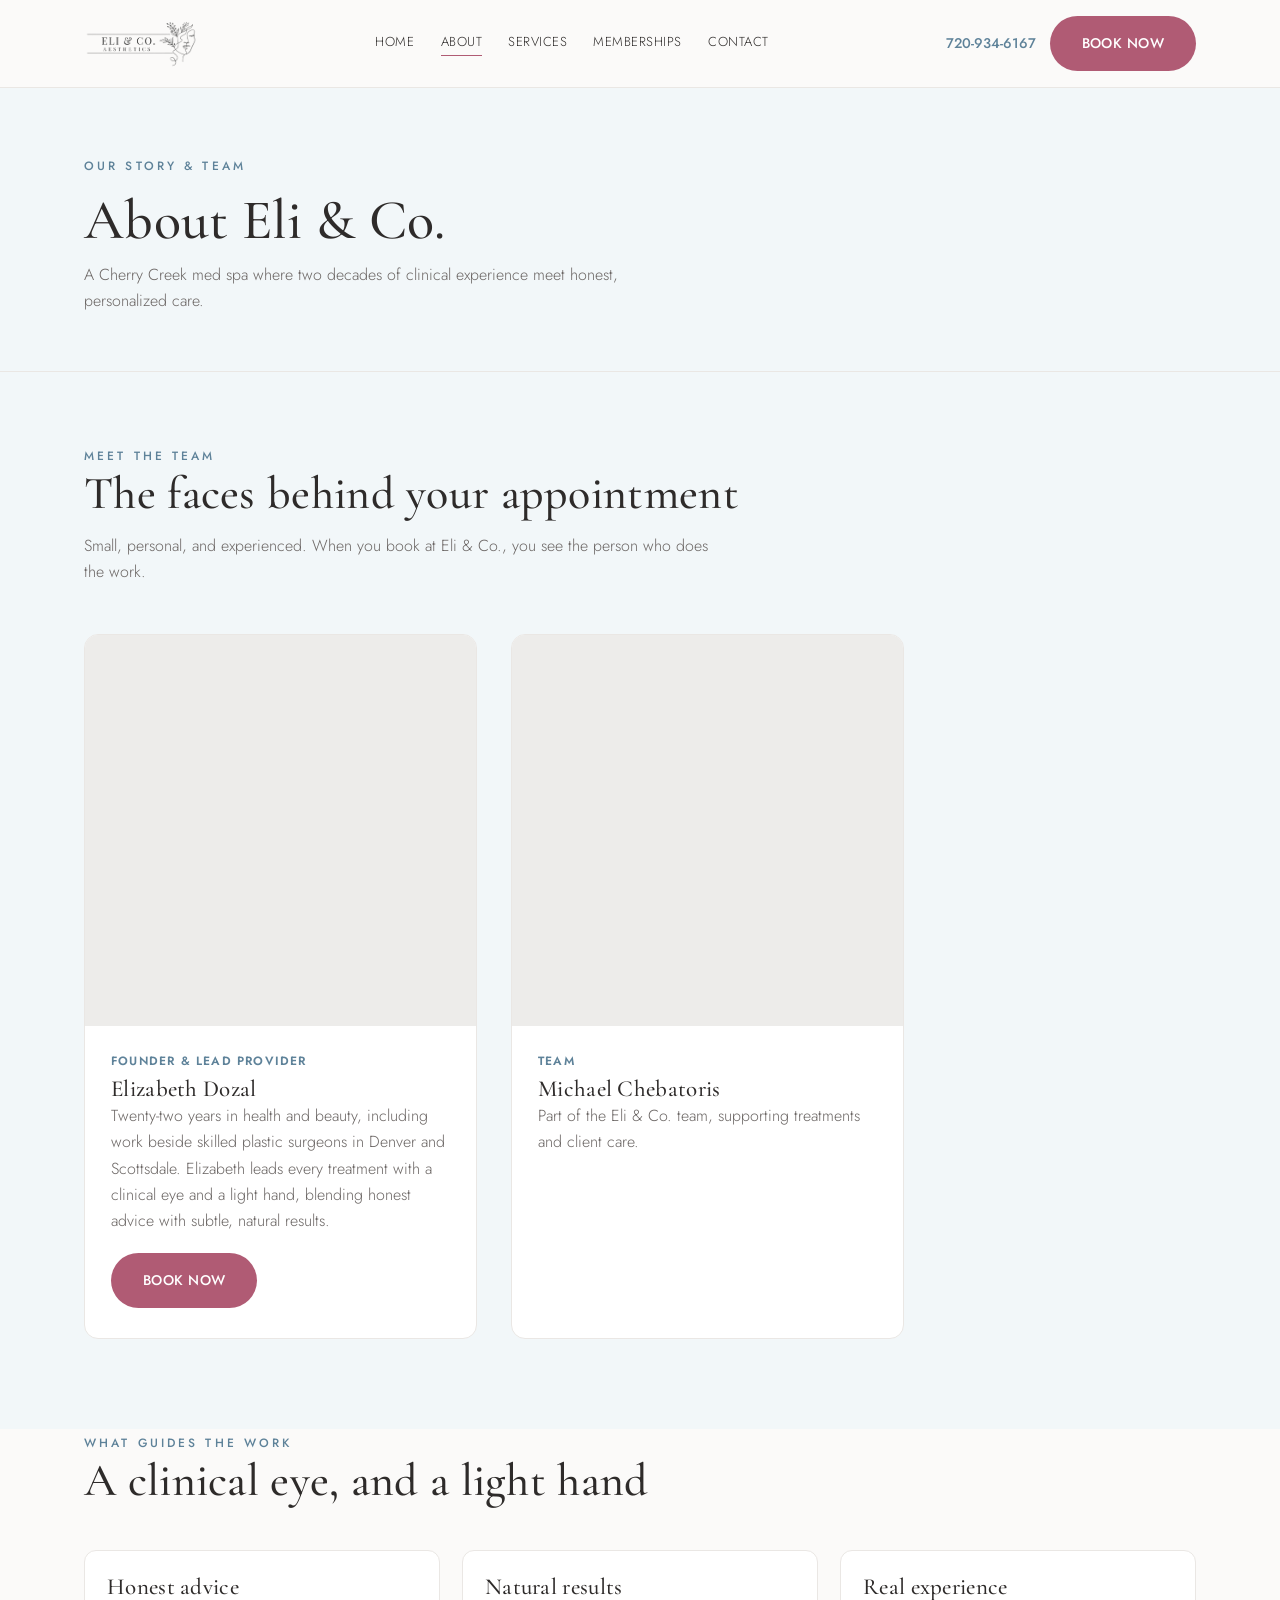
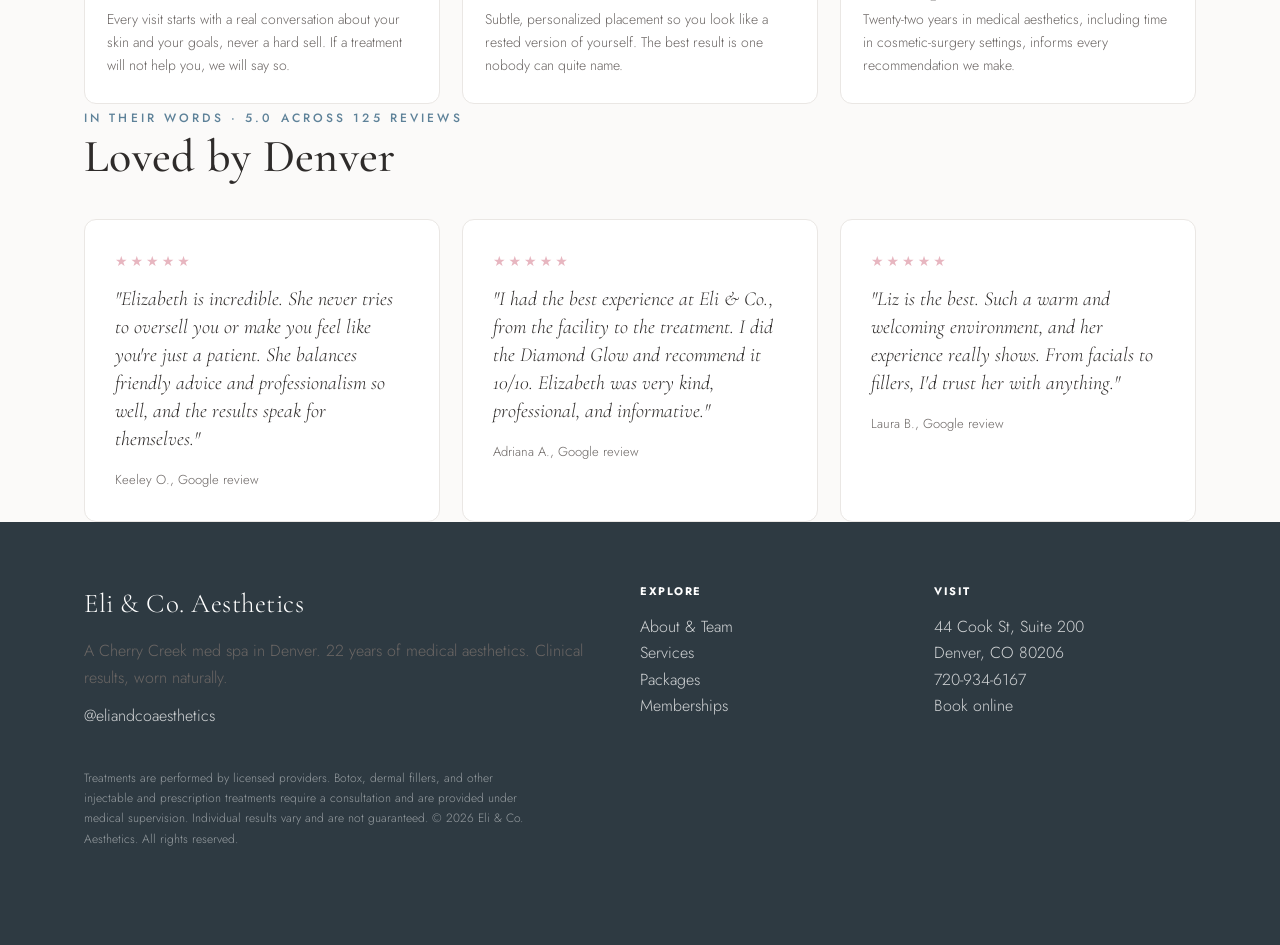
==== commit e24501b7: "Place Elizabeth and Michael side by side on About page Show both team members as equal cards in the " ====
--- a/about.html
+++ b/about.html
@@ -16,6 +16,7 @@
 <header>
   <div class="nav">
     <a class="logo" href="index.html" aria-label="Eli &amp; Co. Aesthetics — home"><img class="logo-img" src="logo.png" alt="Eli &amp; Co. Aesthetics"></a>
+    <input type="checkbox" id="navtoggle" class="nav-toggle" hidden>
     <nav class="nav-links">
       <a href="index.html">Home</a>
       <a href="about.html" class="active">About</a>
@@ -26,6 +27,7 @@
     <div class="nav-cta">
       <a class="nav-phone" href="tel:7209346167">720-934-6167</a>
       <a class="btn" href="https://eliandco.glossgenius.com/services">Book now</a>
+      <label for="navtoggle" class="burger" aria-label="Open menu"><span></span><span></span><span></span></label>
     </div>
   </div>
 </header>
@@ -44,17 +46,16 @@
     <span class="eyebrow">Meet the team</span>
     <h2 style="margin-bottom:14px">The faces behind your appointment</h2>
     <p style="max-width:640px;margin-bottom:48px">Small, personal, and experienced. When you book at Eli &amp; Co., you see the person who does the work.</p>
-    <div class="prov-grid">
-      <div class="prov"><div class="photo" role="img" aria-label="Elizabeth Dozal, founder of Eli & Co. Aesthetics" style="background-image:url('https://static.glossgenius.com/public/user/cad4db8eb97e4b6217426e4865df30348715fa6d/avatar/b46b44d9bea85fd88074a0e9d4646846.jpeg')"></div></div>
-      <div>
-        <div class="cred">Founder &amp; Lead Provider · Medical Aesthetics</div>
-        <h2>Elizabeth Dozal</h2>
-        <p>"For twenty-two years I have worked in health and beauty, including the privilege of assisting some of the most skilled plastic surgeons in Denver and Scottsdale. Being part of so many cosmetic procedures gave me a real understanding of medical aesthetics, and a habit of staying current on the newest skin treatments and techniques."</p>
-        <p style="margin-top:16px">"My journey is a reflection of my passion for helping people enhance their natural beauty and feel more confident. My goal is simple: help you feel radiant, rejuvenated, and comfortable in your own skin. Thank you for being part of this next chapter."</p>
-        <p style="margin-top:22px"><a class="btn" href="https://eliandco.glossgenius.com/services">Book now</a></p>
+    <div class="team-grid">
+      <div class="member-card">
+        <div class="ph" role="img" aria-label="Elizabeth Dozal" style="background-image:url('https://static.glossgenius.com/public/user/cad4db8eb97e4b6217426e4865df30348715fa6d/avatar/b46b44d9bea85fd88074a0e9d4646846.jpeg')"></div>
+        <div class="info">
+          <div class="cred">Founder &amp; Lead Provider</div>
+          <h3>Elizabeth Dozal</h3>
+          <p>Twenty-two years in health and beauty, including work beside skilled plastic surgeons in Denver and Scottsdale. Elizabeth leads every treatment with a clinical eye and a light hand, blending honest advice with subtle, natural results.</p>
+          <p style="margin-top:18px"><a class="btn" href="https://eliandco.glossgenius.com/services">Book now</a></p>
+        </div>
       </div>
-    </div>
-    <div class="team-grid" style="margin-top:56px">
       <div class="member-card">
         <div class="ph" role="img" aria-label="Michael Chebatoris"></div>
         <div class="info">
--- a/styles.css
+++ b/styles.css
@@ -47,7 +47,28 @@
 .nav-links a.active{border-bottom:1.5px solid var(--accent)}
 .nav-cta{display:flex;gap:14px;align-items:center}
 .nav-phone{font-size:14px;color:var(--blue-deep);font-weight:500}
-@media(max-width:980px){.nav-links{display:none}.nav-phone{display:none}}
+.nav-toggle{display:none}
+.burger{display:none}
+@media(max-width:980px){
+  .nav-phone{display:none}
+  .burger{display:flex;flex-direction:column;justify-content:center;gap:5px;width:40px;height:40px;cursor:pointer;margin-left:2px}
+  .burger span{display:block;height:2px;width:24px;background:var(--ink);border-radius:2px;transition:transform .28s ease,opacity .2s ease}
+  .nav-links{display:none;position:absolute;top:100%;left:0;right:0;flex-direction:column;gap:0;background:var(--surface);border-top:1px solid var(--line);border-bottom:1px solid var(--line);padding:4px 24px 14px;box-shadow:0 22px 44px rgba(46,58,66,.10)}
+  .nav-toggle:checked ~ .nav-links{display:flex}
+  .nav-links a{padding:15px 2px;border-bottom:1px solid var(--line);font-size:14px}
+  .nav-links a:last-child{border-bottom:0}
+  .nav-links a.active{border-bottom:1px solid var(--line);color:var(--accent)}
+  .nav-links a:last-child.active{border-bottom:0}
+  .nav-toggle:checked ~ .nav-cta .burger span:nth-child(1){transform:translateY(7px) rotate(45deg)}
+  .nav-toggle:checked ~ .nav-cta .burger span:nth-child(2){opacity:0}
+  .nav-toggle:checked ~ .nav-cta .burger span:nth-child(3){transform:translateY(-7px) rotate(-45deg)}
+}
+@media(max-width:600px){
+  section{padding:60px 0}
+  .member{padding:48px 22px}
+  .trust .row{gap:18px 30px}
+  .btn{padding:15px 26px}
+}
 
 /* ---- Page banner (subpages) ---- */
 .banner{background:var(--blue-tint);padding:64px 0 56px;border-bottom:1px solid var(--line)}
